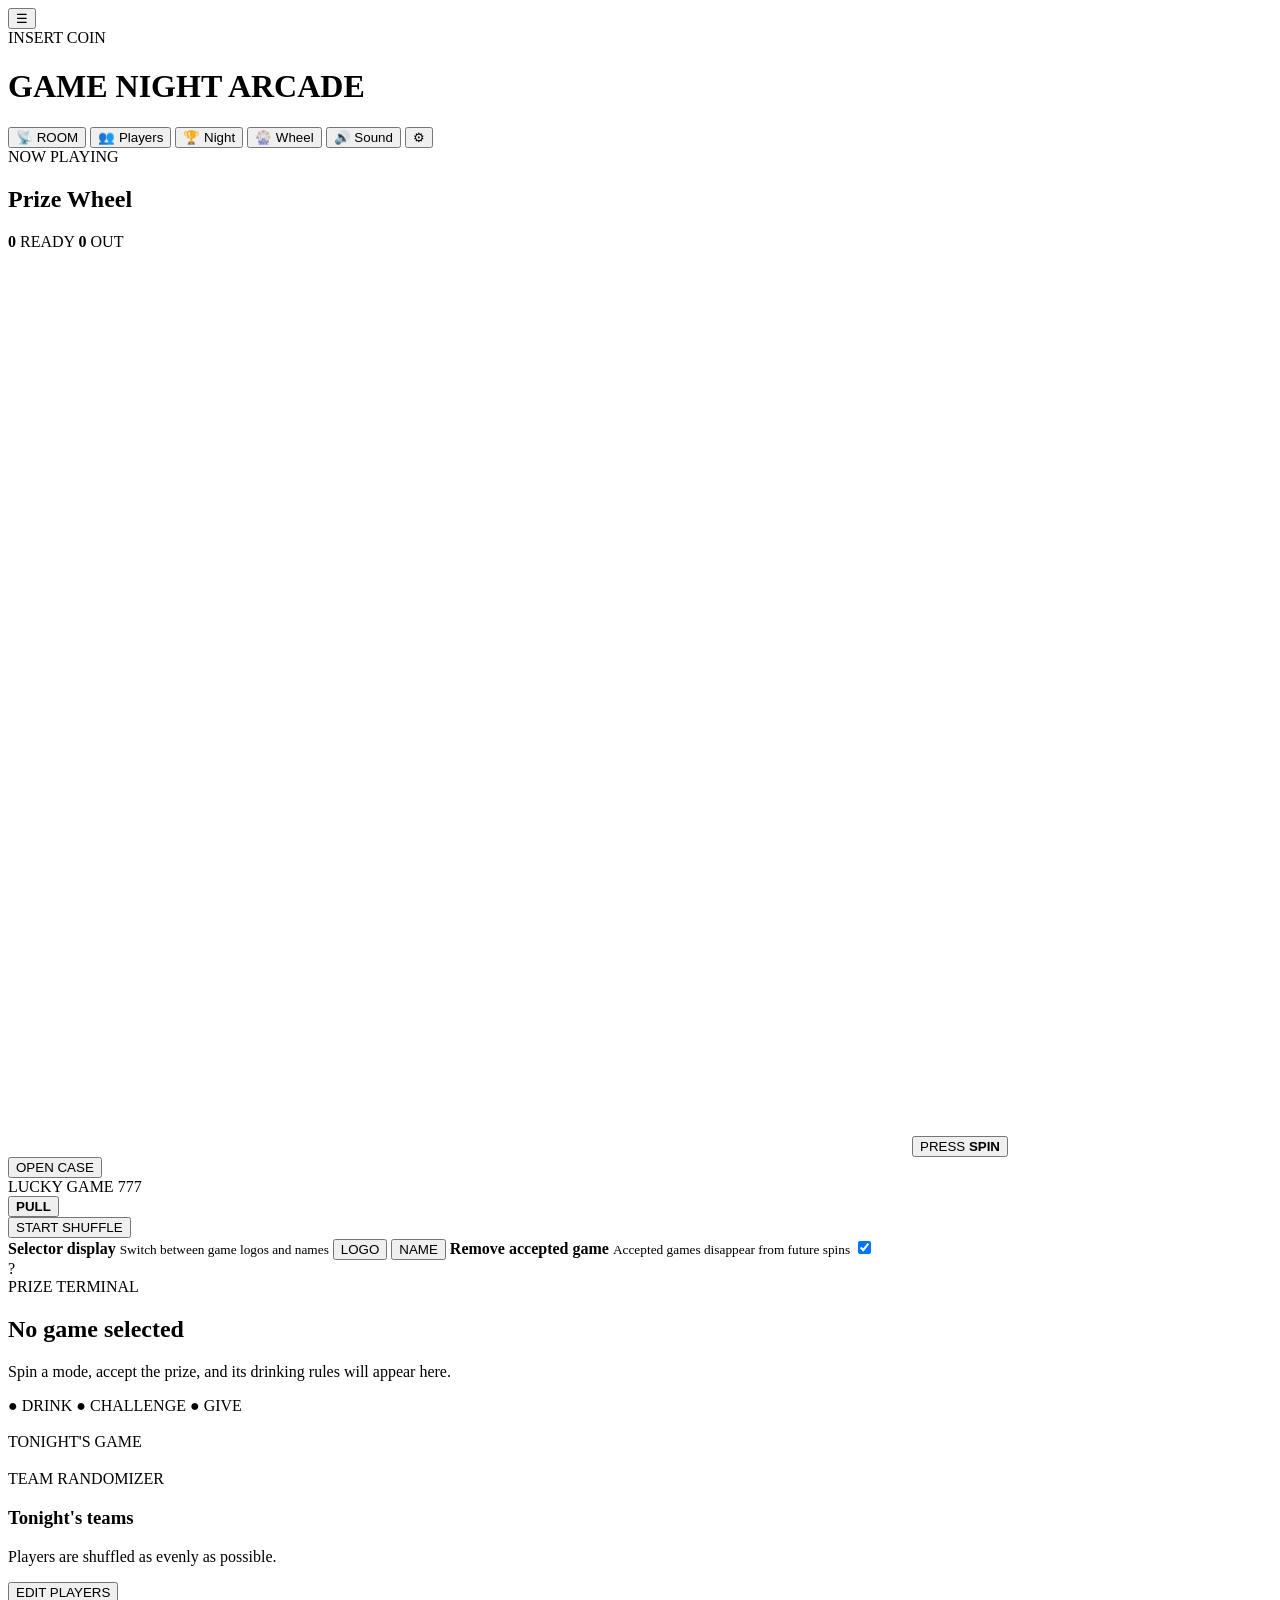
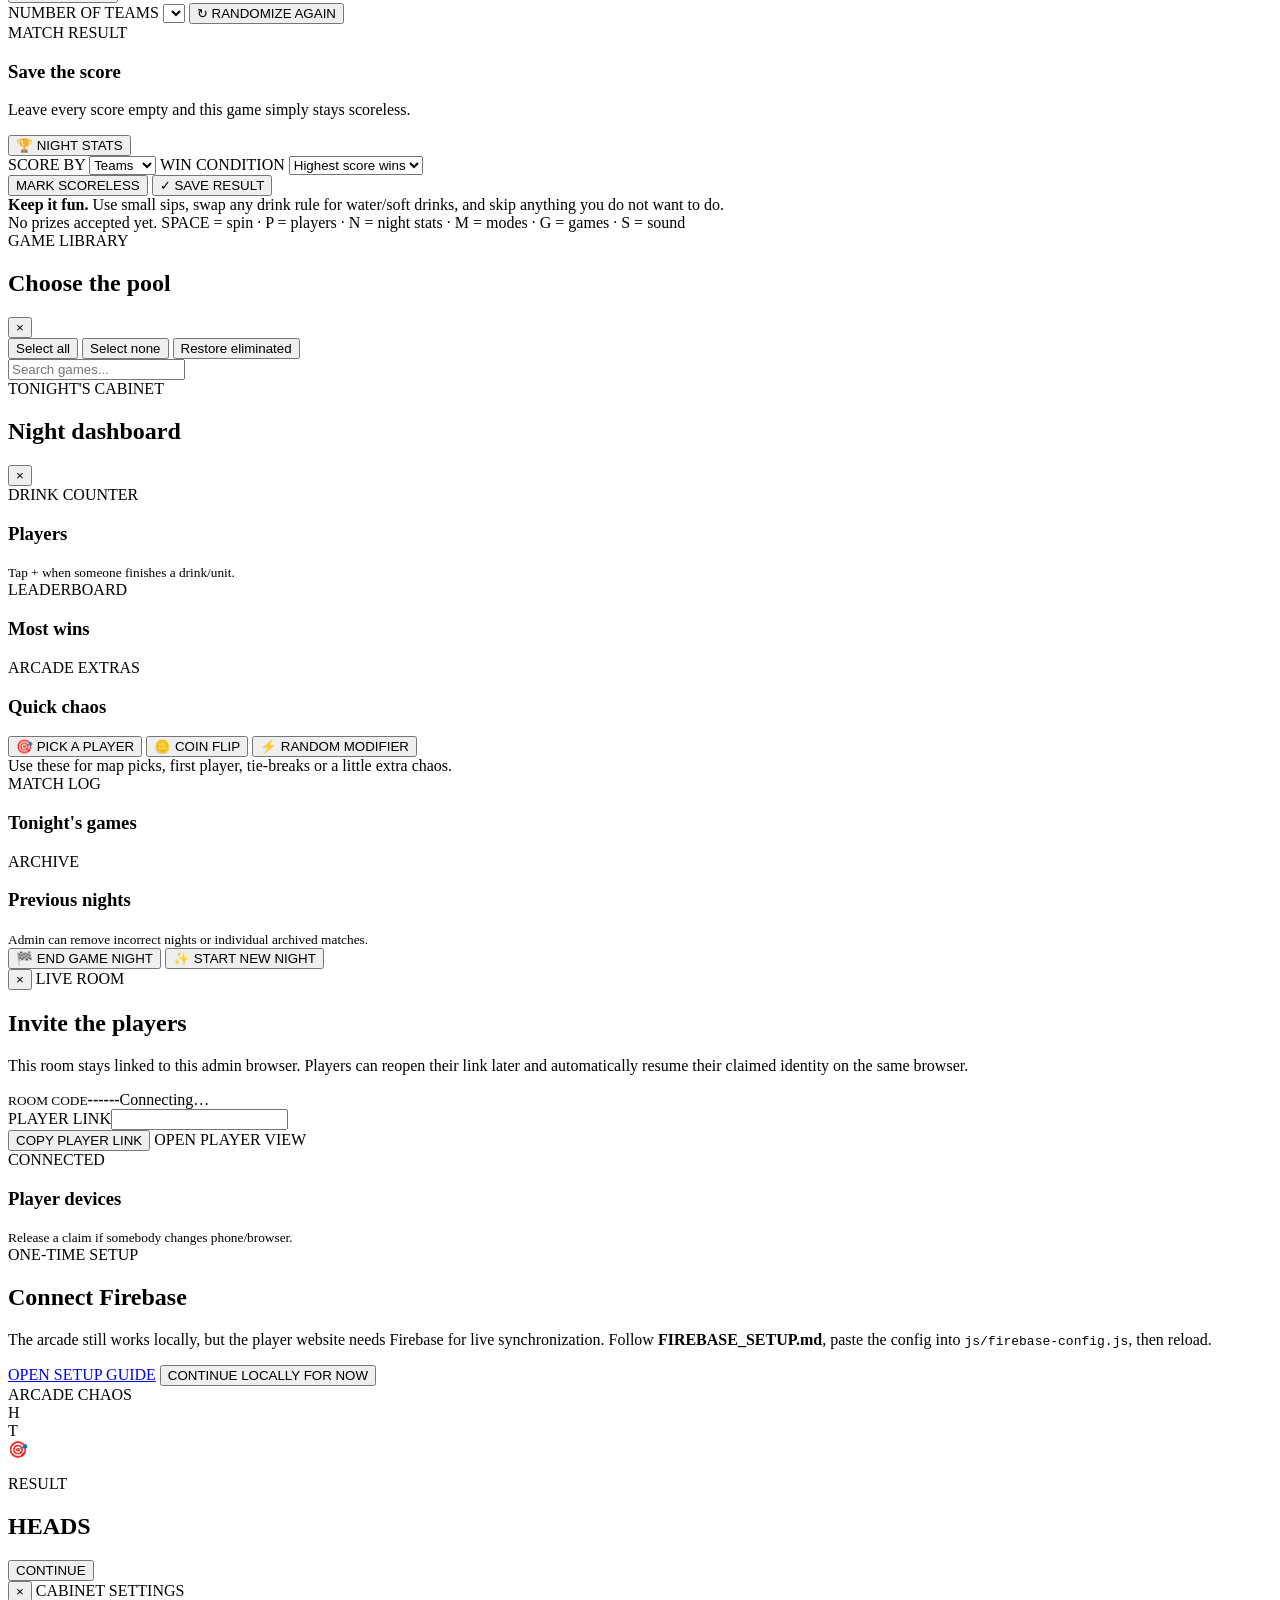
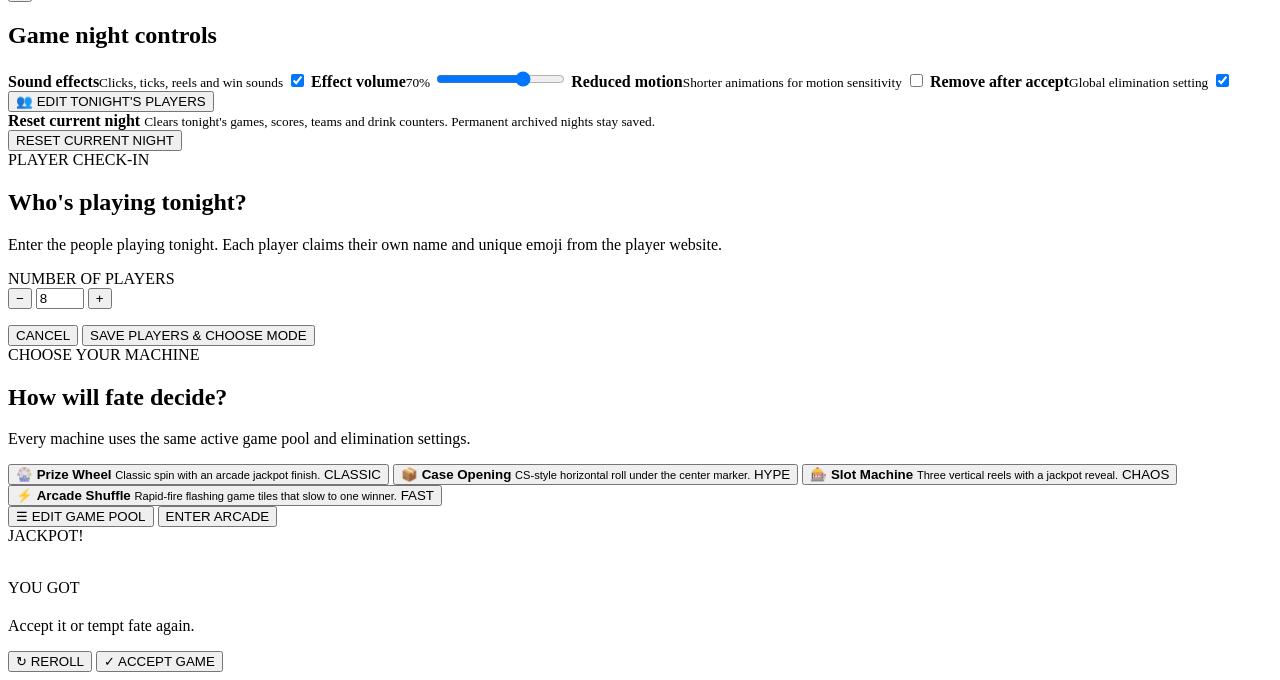
==== admin.html @ 5672f509 "Add files via upload" ====
<!DOCTYPE html>
<html lang="en">
<head>
  <meta charset="UTF-8" />
  <meta name="viewport" content="width=device-width, initial-scale=1.0" />
  <meta name="theme-color" content="#090b12" />
  <title>Game Night Arcade — Admin</title>
  <link rel="stylesheet" href="css/styles.css" />
</head>
<body>
  <div class="scanlines" aria-hidden="true"></div>
  <div class="ambient ambient-one" aria-hidden="true"></div>
  <div class="ambient ambient-two" aria-hidden="true"></div>

  <header class="topbar">
    <button id="openGameDrawerBtn" class="icon-btn" type="button" aria-label="Open game drawer">☰</button>

    <div class="brand">
      <span class="brand-kicker">INSERT COIN</span>
      <h1>GAME NIGHT ARCADE</h1>
    </div>

    <div class="topbar-actions">
      <button id="roomBtn" class="chip-btn room-chip" type="button">📡 <span id="roomCodeTop">ROOM</span></button>
      <button id="playerBtn" class="chip-btn" type="button">👥 <span>Players</span></button>
      <button id="nightBtn" class="chip-btn" type="button">🏆 <span>Night</span></button>
      <button id="modeBtn" class="chip-btn" type="button">🎡 <span>Wheel</span></button>
      <button id="soundBtn" class="chip-btn" type="button">🔊 <span>Sound</span></button>
      <button id="settingsBtn" class="icon-btn" type="button" aria-label="Open settings">⚙</button>
    </div>
  </header>

  <main class="app-shell">
    <section class="arcade-stage panel" aria-label="Game selector">
      <div class="marquee-row">
        <div>
          <span class="eyebrow">NOW PLAYING</span>
          <h2 id="modeTitle">Prize Wheel</h2>
        </div>
        <div class="status-cluster">
          <span class="status-pill"><strong id="remainingCount">0</strong> READY</span>
          <span class="status-pill dim"><strong id="removedCount">0</strong> OUT</span>
        </div>
      </div>

      <div id="selectorViewport" class="selector-viewport mode-wheel">
        <div id="wheelMode" class="mode-layer active" aria-label="Prize wheel">
          <div class="wheel-wrap">
            <div class="wheel-pointer" aria-hidden="true"></div>
            <canvas id="wheelCanvas" width="900" height="900"></canvas>
            <button id="wheelSpinButton" class="wheel-hub" type="button">
              <span class="wheel-hub-small">PRESS</span>
              <strong>SPIN</strong>
            </button>
          </div>
        </div>

        <div id="caseMode" class="mode-layer" aria-label="Case opening">
          <div class="case-machine">
            <div class="case-header-lights" aria-hidden="true">
              <span></span><span></span><span></span><span></span><span></span><span></span><span></span>
            </div>
            <div class="case-window">
              <div class="case-marker" aria-hidden="true"></div>
              <div id="caseTrack" class="case-track"></div>
            </div>
            <button id="caseSpinButton" class="primary-btn huge" type="button">OPEN CASE</button>
          </div>
        </div>

        <div id="slotMode" class="mode-layer" aria-label="Slot machine">
          <div class="slot-machine">
            <div class="slot-sign">LUCKY GAME 777</div>
            <div class="slot-reels" id="slotReels">
              <div class="slot-reel"><div class="slot-strip" data-reel="0"></div></div>
              <div class="slot-reel main"><div class="slot-strip" data-reel="1"></div></div>
              <div class="slot-reel"><div class="slot-strip" data-reel="2"></div></div>
            </div>
            <button id="slotSpinButton" class="slot-lever" type="button"><span></span><strong>PULL</strong></button>
          </div>
        </div>

        <div id="shuffleMode" class="mode-layer" aria-label="Arcade shuffle">
          <div class="shuffle-machine">
            <div id="shuffleGrid" class="shuffle-grid"></div>
            <button id="shuffleSpinButton" class="primary-btn huge" type="button">START SHUFFLE</button>
          </div>
        </div>
      </div>

      <div class="control-deck">
        <label class="toggle-row compact">
          <span>
            <strong>Selector display</strong>
            <small>Switch between game logos and names</small>
          </span>
          <span class="segmented" role="group" aria-label="Selector display type">
            <button id="displayLogoBtn" class="segment active" type="button">LOGO</button>
            <button id="displayNameBtn" class="segment" type="button">NAME</button>
          </span>
        </label>

        <label class="toggle-row compact">
          <span>
            <strong>Remove accepted game</strong>
            <small>Accepted games disappear from future spins</small>
          </span>
          <input id="removeAfterAcceptToggle" type="checkbox" checked />
        </label>
      </div>
    </section>

    <aside id="rulesPanel" class="rules-panel panel waiting" aria-live="polite">
      <div id="rulesWaiting" class="rules-waiting">
        <div class="waiting-icon">?</div>
        <span class="eyebrow">PRIZE TERMINAL</span>
        <h2>No game selected</h2>
        <p>Spin a mode, accept the prize, and its drinking rules will appear here.</p>
        <div class="rule-legend">
          <span class="legend red">● DRINK</span>
          <span class="legend yellow">● CHALLENGE</span>
          <span class="legend green">● GIVE</span>
        </div>
      </div>

      <div id="rulesContent" class="rules-content hidden">
        <div class="chosen-game-card">
          <div class="chosen-logo-frame">
            <img id="chosenGameLogo" src="" alt="" />
          </div>
          <div>
            <span class="eyebrow">TONIGHT'S GAME</span>
            <h2 id="chosenGameName"></h2>
            <p id="chosenGameMeta" class="game-meta"></p>
          </div>
        </div>

        <section id="teamRandomizer" class="team-randomizer hidden" aria-labelledby="teamRandomizerTitle">
          <div class="team-randomizer-header">
            <div>
              <span class="eyebrow">TEAM RANDOMIZER</span>
              <h3 id="teamRandomizerTitle">Tonight's teams</h3>
              <p id="teamSummary">Players are shuffled as evenly as possible.</p>
            </div>
            <button id="editPlayersInlineBtn" class="secondary-btn" type="button">EDIT PLAYERS</button>
          </div>

          <div class="team-controls">
            <label class="team-count-field">
              <span>NUMBER OF TEAMS</span>
              <select id="teamCountSelect" aria-label="Number of teams"></select>
            </label>
            <button id="randomizeTeamsBtn" class="primary-btn team-randomize-btn" type="button">↻ RANDOMIZE AGAIN</button>
          </div>

          <div id="teamGrid" class="team-grid"></div>
        </section>

        <section id="scorekeeper" class="scorekeeper hidden" aria-labelledby="scorekeeperTitle">
          <div class="scorekeeper-header">
            <div>
              <span class="eyebrow">MATCH RESULT</span>
              <h3 id="scorekeeperTitle">Save the score</h3>
              <p id="scoreStatus">Leave every score empty and this game simply stays scoreless.</p>
            </div>
            <button id="openNightInlineBtn" class="secondary-btn" type="button">🏆 NIGHT STATS</button>
          </div>

          <div class="score-options">
            <label>
              <span>SCORE BY</span>
              <select id="scoreModeSelect">
                <option value="teams">Teams</option>
                <option value="players">Players</option>
              </select>
            </label>
            <label>
              <span>WIN CONDITION</span>
              <select id="scoreDirectionSelect">
                <option value="high">Highest score wins</option>
                <option value="low">Lowest score wins</option>
              </select>
            </label>
          </div>

          <div id="scoreEntryList" class="score-entry-list"></div>
          <div class="score-actions">
            <button id="markScorelessBtn" class="secondary-btn" type="button">MARK SCORELESS</button>
            <button id="saveScoreBtn" class="primary-btn" type="button">✓ SAVE RESULT</button>
          </div>
        </section>

        <div id="ruleSections" class="rule-sections"></div>

        <div class="responsible-note">
          <strong>Keep it fun.</strong> Use small sips, swap any drink rule for water/soft drinks, and skip anything you do not want to do.
        </div>
      </div>
    </aside>
  </main>

  <footer class="footer-bar">
    <span id="historyText">No prizes accepted yet.</span>
    <span>SPACE = spin · P = players · N = night stats · M = modes · G = games · S = sound</span>
  </footer>

  <!-- Game selection drawer -->
  <div id="drawerBackdrop" class="backdrop hidden"></div>
  <aside id="gameDrawer" class="drawer" aria-label="Game selection drawer">
    <div class="drawer-header">
      <div>
        <span class="eyebrow">GAME LIBRARY</span>
        <h2>Choose the pool</h2>
      </div>
      <button id="closeGameDrawerBtn" class="icon-btn" type="button" aria-label="Close game drawer">×</button>
    </div>

    <div class="drawer-tools">
      <button id="selectAllBtn" class="secondary-btn" type="button">Select all</button>
      <button id="selectNoneBtn" class="secondary-btn" type="button">Select none</button>
      <button id="restoreRemovedBtn" class="secondary-btn" type="button">Restore eliminated</button>
    </div>

    <input id="gameSearchInput" class="search-input" type="search" placeholder="Search games..." autocomplete="off" />
    <div id="gameList" class="game-list"></div>
  </aside>

  <!-- Night dashboard drawer -->
  <div id="nightBackdrop" class="backdrop hidden"></div>
  <aside id="nightDrawer" class="drawer night-drawer" aria-label="Game night dashboard">
    <div class="drawer-header">
      <div>
        <span class="eyebrow">TONIGHT'S CABINET</span>
        <h2>Night dashboard</h2>
      </div>
      <button id="closeNightDrawerBtn" class="icon-btn" type="button" aria-label="Close night dashboard">×</button>
    </div>

    <div id="nightSummary" class="night-summary"></div>

    <section class="night-section">
      <div class="night-section-title">
        <div><span class="eyebrow">DRINK COUNTER</span><h3>Players</h3></div>
        <small>Tap + when someone finishes a drink/unit.</small>
      </div>
      <div id="drinkPlayerList" class="drink-player-list"></div>
    </section>

    <section class="night-section">
      <div class="night-section-title">
        <div><span class="eyebrow">LEADERBOARD</span><h3>Most wins</h3></div>
      </div>
      <div id="leaderboardList" class="leaderboard-list"></div>
    </section>

    <section class="night-section arcade-extras">
      <div class="night-section-title">
        <div><span class="eyebrow">ARCADE EXTRAS</span><h3>Quick chaos</h3></div>
      </div>
      <div class="extra-buttons">
        <button id="randomPlayerBtn" class="secondary-btn" type="button">🎯 PICK A PLAYER</button>
        <button id="coinFlipBtn" class="secondary-btn" type="button">🪙 COIN FLIP</button>
        <button id="modifierBtn" class="secondary-btn" type="button">⚡ RANDOM MODIFIER</button>
      </div>
      <div id="extraResult" class="extra-result">Use these for map picks, first player, tie-breaks or a little extra chaos.</div>
    </section>

    <section class="night-section night-history-section">
      <div class="night-section-title">
        <div><span class="eyebrow">MATCH LOG</span><h3>Tonight's games</h3></div>
      </div>
      <div id="matchHistoryList" class="match-history-list"></div>
    </section>

    <section class="night-section">
      <div class="night-section-title">
        <div><span class="eyebrow">ARCHIVE</span><h3>Previous nights</h3></div>
        <small>Admin can remove incorrect nights or individual archived matches.</small>
      </div>
      <div id="adminArchiveList" class="archive-list"></div>
    </section>

    <div class="night-admin-actions">
      <button id="endNightBtn" class="primary-btn large" type="button">🏁 END GAME NIGHT</button>
      <button id="startNewNightBtn" class="secondary-btn large hidden" type="button">✨ START NEW NIGHT</button>
    </div>
  </aside>

  <!-- Room sharing modal -->
  <div id="roomModal" class="modal-wrap hidden" role="dialog" aria-modal="true" aria-labelledby="roomModalTitle">
    <div class="modal room-modal">
      <button class="modal-close icon-btn" data-close-modal="roomModal" type="button">×</button>
      <span class="eyebrow">LIVE ROOM</span>
      <h2 id="roomModalTitle">Invite the players</h2>
      <p class="room-help">This room stays linked to this admin browser. Players can reopen their link later and automatically resume their claimed identity on the same browser.</p>
      <div class="room-share-grid">
        <div class="room-code-card"><small>ROOM CODE</small><strong id="roomCodeLarge">------</strong><span id="cloudStatusText">Connecting…</span></div>
        <div id="roomQr" class="room-qr" aria-label="Player join QR code"></div>
      </div>
      <label class="room-link-field"><span>PLAYER LINK</span><input id="playerJoinUrl" type="text" readonly /></label>
      <div class="room-buttons">
        <button id="copyPlayerLinkBtn" class="primary-btn large" type="button">COPY PLAYER LINK</button>
        <a id="openPlayerViewBtn" class="secondary-btn large button-link" target="_blank" rel="noopener">OPEN PLAYER VIEW</a>
      </div>
      <div class="room-roster-section">
        <div class="night-section-title"><div><span class="eyebrow">CONNECTED</span><h3>Player devices</h3></div><small>Release a claim if somebody changes phone/browser.</small></div>
        <div id="roomRosterList" class="room-roster-list"></div>
      </div>
    </div>
  </div>

  <!-- Firebase setup message -->
  <div id="cloudSetupModal" class="modal-wrap hidden" role="dialog" aria-modal="true" aria-labelledby="cloudSetupTitle">
    <div class="modal cloud-setup-modal">
      <span class="eyebrow">ONE-TIME SETUP</span>
      <h2 id="cloudSetupTitle">Connect Firebase</h2>
      <p>The arcade still works locally, but the player website needs Firebase for live synchronization. Follow <strong>FIREBASE_SETUP.md</strong>, paste the config into <code>js/firebase-config.js</code>, then reload.</p>
      <a class="secondary-btn large button-link" href="FIREBASE_SETUP.md" target="_blank">OPEN SETUP GUIDE</a>
      <button id="continueLocalBtn" class="primary-btn large" type="button">CONTINUE LOCALLY FOR NOW</button>
    </div>
  </div>

  <!-- Coin / chaos reveal -->
  <div id="chaosModal" class="winner-wrap hidden" role="dialog" aria-modal="true" aria-labelledby="chaosTitle">
    <div class="winner-lights" aria-hidden="true"><span></span><span></span><span></span><span></span><span></span><span></span><span></span><span></span></div>
    <div class="winner-card chaos-card">
      <span id="chaosKicker" class="winner-kicker">ARCADE CHAOS</span>
      <div id="coinStage" class="coin-stage hidden" aria-hidden="true"><div id="arcadeCoin" class="arcade-coin"><div class="coin-face coin-heads">H</div><div class="coin-face coin-tails">T</div></div></div>
      <div id="chaosEmoji" class="chaos-emoji hidden">🎯</div>
      <p id="chaosSmall" class="winner-small">RESULT</p>
      <h2 id="chaosTitle">HEADS</h2>
      <p id="chaosSubtitle" class="winner-subtitle"></p>
      <button id="closeChaosBtn" class="primary-btn large" type="button">CONTINUE</button>
    </div>
  </div>

  <!-- Settings modal -->
  <div id="settingsModal" class="modal-wrap hidden" role="dialog" aria-modal="true" aria-labelledby="settingsTitle">
    <div class="modal settings-modal">
      <button class="modal-close icon-btn" data-close-modal="settingsModal" type="button">×</button>
      <span class="eyebrow">CABINET SETTINGS</span>
      <h2 id="settingsTitle">Game night controls</h2>

      <div class="settings-grid">
        <label class="toggle-row">
          <span><strong>Sound effects</strong><small>Clicks, ticks, reels and win sounds</small></span>
          <input id="soundToggle" type="checkbox" checked />
        </label>

        <label class="range-row">
          <span><strong>Effect volume</strong><small id="volumeValue">70%</small></span>
          <input id="volumeRange" type="range" min="0" max="1" step="0.05" value="0.7" />
        </label>

        <label class="toggle-row">
          <span><strong>Reduced motion</strong><small>Shorter animations for motion sensitivity</small></span>
          <input id="reducedMotionToggle" type="checkbox" />
        </label>

        <label class="toggle-row">
          <span><strong>Remove after accept</strong><small>Global elimination setting</small></span>
          <input id="settingsRemoveToggle" type="checkbox" checked />
        </label>

        <button id="editPlayersSettingsBtn" class="secondary-btn settings-action-btn" type="button">👥 EDIT TONIGHT'S PLAYERS</button>
      </div>

      <div class="danger-zone">
        <div>
          <strong>Reset current night</strong>
          <small>Clears tonight's games, scores, teams and drink counters. Permanent archived nights stay saved.</small>
        </div>
        <button id="resetEverythingBtn" class="danger-btn" type="button">RESET CURRENT NIGHT</button>
      </div>
    </div>
  </div>


  <!-- Player setup -->
  <div id="playerSetupModal" class="modal-wrap player-setup-wrap" role="dialog" aria-modal="true" aria-labelledby="playerSetupTitle">
    <div class="modal player-setup-modal">
      <div class="player-setup-heading">
        <span class="eyebrow">PLAYER CHECK-IN</span>
        <h2 id="playerSetupTitle">Who's playing tonight?</h2>
        <p>Enter the people playing tonight. Each player claims their own name and unique emoji from the player website.</p>
      </div>

      <div class="player-count-card">
        <label for="playerCountInput">NUMBER OF PLAYERS</label>
        <div class="number-stepper">
          <button id="decreasePlayerCountBtn" class="icon-btn" type="button" aria-label="Remove one player">−</button>
          <input id="playerCountInput" type="number" min="2" max="16" value="8" inputmode="numeric" />
          <button id="increasePlayerCountBtn" class="icon-btn" type="button" aria-label="Add one player">+</button>
        </div>
      </div>

      <div id="playerNameList" class="player-name-list"></div>
      <p id="playerSetupError" class="form-error hidden" role="alert"></p>

      <div class="player-setup-actions">
        <button id="cancelPlayerSetupBtn" class="secondary-btn large hidden" type="button">CANCEL</button>
        <button id="savePlayersBtn" class="primary-btn huge" type="button">SAVE PLAYERS & CHOOSE MODE</button>
      </div>
    </div>
  </div>

  <!-- Mode chooser -->
  <div id="modeModal" class="modal-wrap intro hidden" role="dialog" aria-modal="true" aria-labelledby="modeMenuTitle">
    <div class="modal mode-modal">
      <div class="mode-intro-copy">
        <span class="eyebrow">CHOOSE YOUR MACHINE</span>
        <h2 id="modeMenuTitle">How will fate decide?</h2>
        <p>Every machine uses the same active game pool and elimination settings.</p>
      </div>

      <div class="mode-card-grid">
        <button class="mode-card selected" data-mode="wheel" type="button">
          <span class="mode-icon">🎡</span>
          <strong>Prize Wheel</strong>
          <small>Classic spin with an arcade jackpot finish.</small>
          <span class="mode-tag">CLASSIC</span>
        </button>

        <button class="mode-card" data-mode="case" type="button">
          <span class="mode-icon">📦</span>
          <strong>Case Opening</strong>
          <small>CS-style horizontal roll under the center marker.</small>
          <span class="mode-tag">HYPE</span>
        </button>

        <button class="mode-card" data-mode="slot" type="button">
          <span class="mode-icon">🎰</span>
          <strong>Slot Machine</strong>
          <small>Three vertical reels with a jackpot reveal.</small>
          <span class="mode-tag">CHAOS</span>
        </button>

        <button class="mode-card" data-mode="shuffle" type="button">
          <span class="mode-icon">⚡</span>
          <strong>Arcade Shuffle</strong>
          <small>Rapid-fire flashing game tiles that slow to one winner.</small>
          <span class="mode-tag">FAST</span>
        </button>
      </div>

      <div class="mode-entry-actions">
        <button id="editPoolBtn" class="secondary-btn large" type="button">☰ EDIT GAME POOL</button>
        <button id="enterArcadeBtn" class="primary-btn huge" type="button">ENTER ARCADE</button>
      </div>
    </div>
  </div>

  <!-- Winner reveal -->
  <div id="winnerModal" class="winner-wrap hidden" role="dialog" aria-modal="true" aria-labelledby="winnerTitle">
    <div class="winner-lights" aria-hidden="true">
      <span></span><span></span><span></span><span></span><span></span><span></span><span></span><span></span>
    </div>
    <div class="winner-card">
      <span id="winnerKicker" class="winner-kicker">JACKPOT!</span>
      <div class="winner-logo-shell">
        <img id="winnerLogo" src="" alt="" />
      </div>
      <p class="winner-small">YOU GOT</p>
      <h2 id="winnerTitle"></h2>
      <p id="winnerSubtitle" class="winner-subtitle">Accept it or tempt fate again.</p>
      <div class="winner-actions">
        <button id="rerollBtn" class="secondary-btn large" type="button">↻ REROLL</button>
        <button id="acceptBtn" class="primary-btn large" type="button">✓ ACCEPT GAME</button>
      </div>
    </div>
  </div>

  <div id="toast" class="toast" role="status" aria-live="polite"></div>

  <script src="js/config.js"></script>
  <script src="js/games.js"></script>
  <script src="js/storage.js"></script>
  <script src="js/audio.js"></script>
  <script src="js/soundboard.js"></script>
  <script src="js/firebase-config.js"></script>
  <script src="js/firebase-service.js"></script>
  <script src="js/modes.js"></script>
  <script src="js/teams.js"></script>
  <script src="js/session.js"></script>
  <script async src="https://cdnjs.cloudflare.com/ajax/libs/qrcodejs/1.0.0/qrcode.min.js" onload="window.dispatchEvent(new Event('qrcode-ready'))"></script>
  <script src="js/app.js"></script>
</body>
</html>
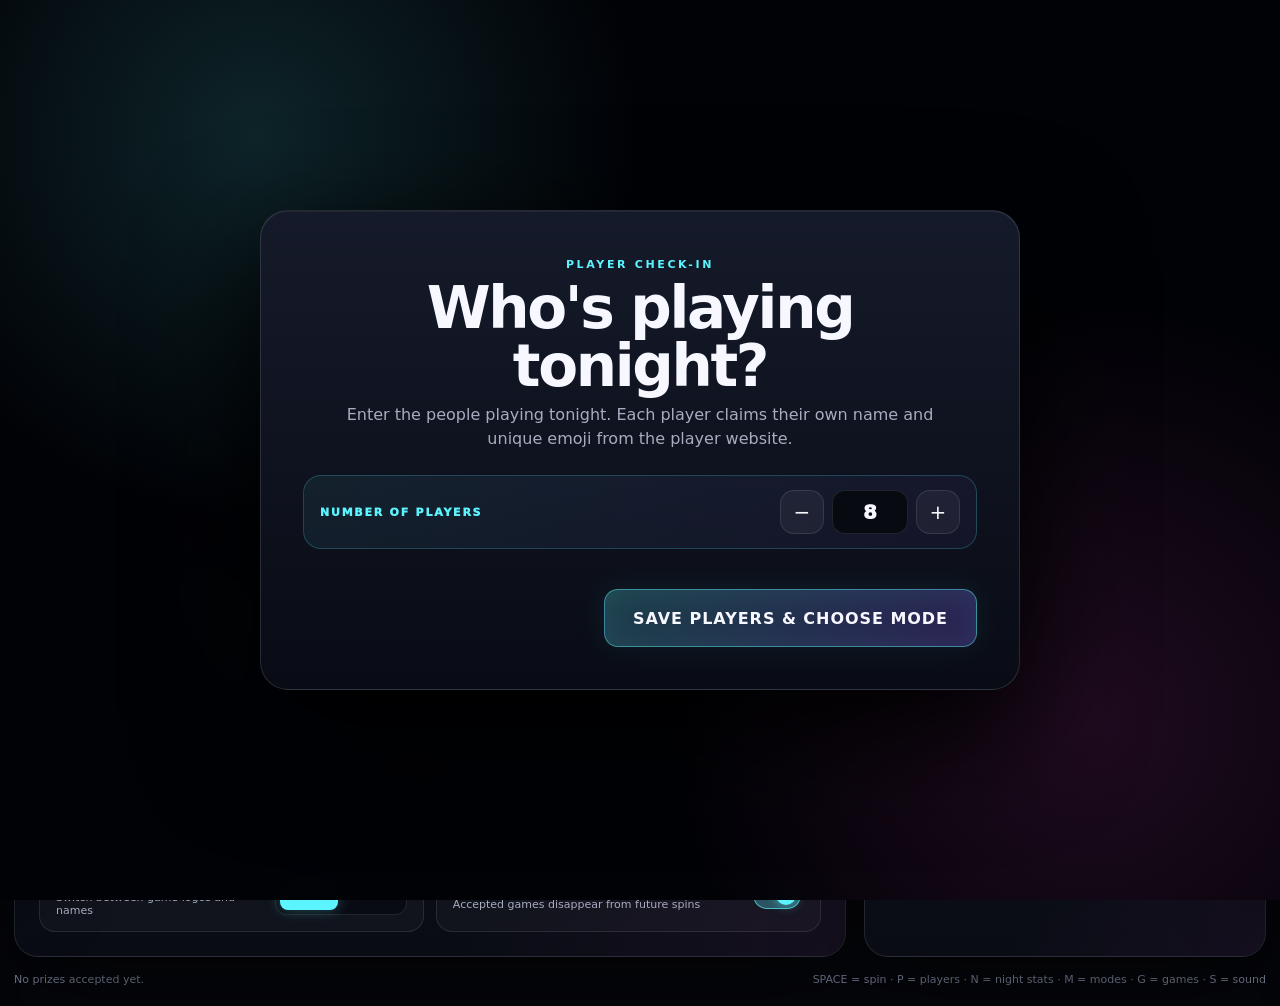
==== commit 663b5689: "Update admin.html" ====
--- a/admin.html
+++ b/admin.html
@@ -117,8 +117,8 @@
         <h2>No game selected</h2>
         <p>Spin a mode, accept the prize, and its drinking rules will appear here.</p>
         <div class="rule-legend">
-          <span class="legend red">● DRINK</span>
-          <span class="legend yellow">● CHALLENGE</span>
+          <span class="legend red">● SHOT</span>
+          <span class="legend yellow">● DRINK</span>
           <span class="legend green">● GIVE</span>
         </div>
       </div>
--- a/css/styles.css
+++ b/css/styles.css
@@ -0,0 +1,945 @@
+:root {
+  --bg: #070911;
+  --panel: rgba(14, 18, 30, 0.92);
+  --panel-2: rgba(20, 24, 39, 0.88);
+  --line: rgba(255,255,255,.1);
+  --text: #f7f8ff;
+  --muted: #a7adbf;
+  --cyan: #5cf5ff;
+  --pink: #ff4ed8;
+  --purple: #8b5cff;
+  --yellow: #ffd84c;
+  --red: #ff4f64;
+  --green: #53f58c;
+  --orange: #ff8b3d;
+  --shadow: 0 24px 80px rgba(0,0,0,.5);
+  --radius: 24px;
+  --fast: 180ms ease;
+}
+
+* { box-sizing: border-box; }
+html { color-scheme: dark; }
+body {
+  margin: 0;
+  min-height: 100vh;
+  overflow-x: hidden;
+  background:
+    radial-gradient(circle at 12% 18%, rgba(92,245,255,.09), transparent 25%),
+    radial-gradient(circle at 90% 10%, rgba(255,78,216,.10), transparent 25%),
+    linear-gradient(180deg, #080b14, #06070c 68%, #05060a);
+  color: var(--text);
+  font-family: Inter, ui-sans-serif, system-ui, -apple-system, BlinkMacSystemFont, "Segoe UI", sans-serif;
+}
+
+button, input { font: inherit; }
+button { color: inherit; }
+button:focus-visible, input:focus-visible { outline: 2px solid var(--cyan); outline-offset: 3px; }
+.hidden { display: none !important; }
+
+.scanlines {
+  pointer-events: none;
+  position: fixed;
+  inset: 0;
+  z-index: 100;
+  opacity: .12;
+  background: repeating-linear-gradient(180deg, transparent 0 4px, rgba(255,255,255,.08) 5px);
+  mix-blend-mode: soft-light;
+}
+.ambient { position: fixed; width: 520px; height: 520px; filter: blur(100px); opacity: .08; pointer-events:none; }
+.ambient-one { left: -180px; top: 20%; background: var(--cyan); }
+.ambient-two { right: -180px; top: 15%; background: var(--pink); }
+
+.topbar {
+  position: sticky;
+  top: 0;
+  z-index: 50;
+  display: grid;
+  grid-template-columns: auto 1fr auto;
+  align-items: center;
+  gap: 18px;
+  min-height: 82px;
+  padding: 12px clamp(16px, 3vw, 42px);
+  border-bottom: 1px solid var(--line);
+  background: rgba(7,9,17,.78);
+  backdrop-filter: blur(20px);
+}
+.brand { text-align: center; line-height: 1; }
+.brand-kicker, .eyebrow { color: var(--cyan); font-size: 11px; letter-spacing: .24em; font-weight: 900; }
+.brand h1 { margin: 5px 0 0; font-size: clamp(18px, 2vw, 28px); letter-spacing: .08em; text-shadow: 0 0 18px rgba(92,245,255,.2); }
+.topbar-actions { display: flex; justify-content: flex-end; gap: 8px; }
+
+.icon-btn, .chip-btn, .secondary-btn, .primary-btn, .danger-btn {
+  border: 1px solid var(--line);
+  background: rgba(255,255,255,.05);
+  border-radius: 14px;
+  cursor: pointer;
+  transition: transform var(--fast), background var(--fast), border-color var(--fast), box-shadow var(--fast);
+}
+.icon-btn:hover, .chip-btn:hover, .secondary-btn:hover { transform: translateY(-1px); background: rgba(255,255,255,.09); border-color: rgba(255,255,255,.2); }
+.icon-btn { width: 44px; height: 44px; font-size: 20px; }
+.chip-btn { min-height: 44px; padding: 0 14px; }
+.primary-btn {
+  border-color: rgba(92,245,255,.45);
+  background: linear-gradient(135deg, rgba(92,245,255,.22), rgba(139,92,255,.26));
+  box-shadow: inset 0 0 30px rgba(92,245,255,.08), 0 0 30px rgba(92,245,255,.08);
+  font-weight: 900;
+  letter-spacing: .06em;
+}
+.primary-btn:hover { transform: translateY(-2px) scale(1.01); box-shadow: inset 0 0 34px rgba(92,245,255,.15), 0 0 34px rgba(92,245,255,.15); }
+.secondary-btn { padding: 11px 14px; font-weight: 800; }
+.danger-btn { padding: 11px 14px; border-color: rgba(255,79,100,.4); color: #ff9aa6; }
+.large { min-height: 52px; padding: 0 22px; }
+.huge { min-height: 58px; padding: 0 28px; font-size: 16px; }
+
+.app-shell {
+  width: min(1500px, calc(100% - 28px));
+  margin: 20px auto 16px;
+  display: grid;
+  grid-template-columns: minmax(0, 1.55fr) minmax(340px, .75fr);
+  gap: 18px;
+}
+.panel {
+  border: 1px solid var(--line);
+  border-radius: var(--radius);
+  background: linear-gradient(180deg, rgba(20,24,39,.90), rgba(10,13,22,.94));
+  box-shadow: var(--shadow), inset 0 1px rgba(255,255,255,.04);
+}
+.arcade-stage { min-width: 0; padding: clamp(16px,2vw,24px); overflow: hidden; position: relative; }
+.arcade-stage::before, .rules-panel::before {
+  content: "";
+  position: absolute;
+  inset: 0;
+  border-radius: inherit;
+  pointer-events: none;
+  background: linear-gradient(120deg, rgba(92,245,255,.06), transparent 25%, transparent 70%, rgba(255,78,216,.05));
+}
+.marquee-row { display:flex; align-items:flex-end; justify-content:space-between; gap:20px; margin-bottom:16px; position: relative; z-index: 2; }
+.marquee-row h2 { margin:5px 0 0; font-size:clamp(24px,3vw,40px); }
+.status-cluster { display:flex; gap:8px; }
+.status-pill { padding:8px 11px; border:1px solid rgba(83,245,140,.25); border-radius:999px; color:#baffca; background:rgba(83,245,140,.08); font-size:12px; letter-spacing:.08em; }
+.status-pill.dim { border-color:var(--line); color:var(--muted); background:rgba(255,255,255,.04); }
+
+.selector-viewport {
+  position: relative;
+  min-height: 600px;
+  overflow: hidden;
+  border: 1px solid rgba(255,255,255,.08);
+  border-radius: 22px;
+  background:
+    linear-gradient(180deg, rgba(255,255,255,.025), transparent 22%),
+    radial-gradient(circle at 50% 48%, rgba(92,245,255,.08), transparent 35%),
+    #090c15;
+}
+.selector-viewport::after {
+  content:""; position:absolute; inset:12px; border:1px solid rgba(255,255,255,.035); border-radius:16px; pointer-events:none;
+}
+.mode-layer { display:none; width:100%; height:100%; min-height:600px; align-items:center; justify-content:center; padding:30px; }
+.mode-layer.active { display:flex; }
+
+/* Wheel */
+.wheel-wrap { position:relative; width:min(76vw, 570px); aspect-ratio:1; display:grid; place-items:center; }
+#wheelCanvas { width:100%; height:100%; filter: drop-shadow(0 24px 32px rgba(0,0,0,.48)); }
+.wheel-pointer {
+  position:absolute; z-index:4; top:-4px; left:50%; transform:translateX(-50%);
+  width:0; height:0; border-left:22px solid transparent; border-right:22px solid transparent; border-top:48px solid var(--yellow);
+  filter: drop-shadow(0 0 12px rgba(255,216,76,.7));
+}
+.wheel-hub {
+  position:absolute; z-index:5; width:126px; height:126px; border-radius:50%; cursor:pointer;
+  border:7px solid #161a28; background: radial-gradient(circle at 35% 30%, #ffffff, #d7dcf4 12%, #343d66 13%, #151a31 50%, #090b13 72%);
+  box-shadow:0 0 0 4px rgba(92,245,255,.8), 0 0 34px rgba(92,245,255,.42), inset 0 0 28px rgba(255,255,255,.12);
+  text-shadow:0 2px 8px #000; transition: transform var(--fast);
+}
+.wheel-hub:hover { transform:scale(1.04); }
+.wheel-hub strong { display:block; font-size:22px; letter-spacing:.08em; }
+.wheel-hub-small { display:block; color:var(--cyan); font-size:10px; letter-spacing:.18em; }
+
+/* Case opening */
+.case-machine { width:min(100%, 1000px); text-align:center; }
+.case-header-lights { display:flex; justify-content:center; gap:15px; margin-bottom:20px; }
+.case-header-lights span { width:12px; height:12px; border-radius:50%; background:var(--cyan); box-shadow:0 0 15px var(--cyan); animation: chase 1s infinite alternate; }
+.case-header-lights span:nth-child(even){ background:var(--pink); box-shadow:0 0 15px var(--pink); animation-delay:.12s; }
+.case-window { height:240px; overflow:hidden; position:relative; border:3px solid #232a3f; border-radius:22px; background:linear-gradient(#070a11,#101522,#070a11); box-shadow:inset 0 0 50px #000, 0 0 0 1px rgba(92,245,255,.25); margin-bottom:26px; }
+.case-track { height:100%; display:flex; align-items:center; gap:12px; padding:20px; transform:translate3d(0,0,0); will-change:transform; }
+.case-marker { position:absolute; z-index:4; top:0; bottom:0; left:50%; width:4px; transform:translateX(-50%); background:linear-gradient(transparent, var(--yellow) 18%, var(--yellow) 82%, transparent); box-shadow:0 0 18px var(--yellow); }
+.case-marker::before,.case-marker::after { content:""; position:absolute; left:50%; transform:translateX(-50%); border-left:13px solid transparent; border-right:13px solid transparent; }
+.case-marker::before { top:0; border-top:20px solid var(--yellow); }
+.case-marker::after { bottom:0; border-bottom:20px solid var(--yellow); }
+.case-item { flex:0 0 170px; height:180px; display:flex; align-items:center; justify-content:center; flex-direction:column; gap:11px; padding:14px; border:1px solid var(--line); border-radius:16px; background:linear-gradient(180deg, rgba(255,255,255,.07), rgba(255,255,255,.025)); box-shadow:inset 0 -5px 0 var(--item-accent, var(--purple)); }
+.case-item img { max-width:95px; max-height:95px; object-fit:contain; filter:drop-shadow(0 8px 12px rgba(0,0,0,.4)); }
+.case-item strong { font-size:14px; line-height:1.15; text-align:center; }
+
+/* Slots */
+.slot-machine { width:min(100%, 860px); display:grid; grid-template-columns:1fr auto; gap:22px; align-items:center; }
+.slot-sign { grid-column:1 / -1; text-align:center; padding:12px; border:1px solid rgba(255,216,76,.35); border-radius:15px; color:var(--yellow); letter-spacing:.25em; font-weight:950; background:rgba(255,216,76,.06); text-shadow:0 0 16px rgba(255,216,76,.5); }
+.slot-reels { display:grid; grid-template-columns:repeat(3,1fr); gap:10px; padding:14px; border:4px solid #23283a; border-radius:24px; background:#06080d; box-shadow:inset 0 0 44px #000, 0 0 34px rgba(255,78,216,.08); }
+.slot-reel { height:300px; overflow:hidden; position:relative; border-radius:14px; border:1px solid var(--line); background:linear-gradient(180deg,#0a0d16,#14192a,#0a0d16); }
+.slot-reel::before,.slot-reel::after{content:"";position:absolute;left:0;right:0;height:90px;z-index:2;pointer-events:none;}
+.slot-reel::before{top:0;background:linear-gradient(#05070c, transparent);} .slot-reel::after{bottom:0;background:linear-gradient(transparent,#05070c);}
+.slot-reel.main { box-shadow:0 0 0 2px rgba(255,216,76,.4), 0 0 24px rgba(255,216,76,.1); }
+.slot-strip { position:absolute; top:0; left:0; right:0; transform:translateY(-60px); will-change:transform; }
+.slot-item { height:120px; display:flex; flex-direction:column; align-items:center; justify-content:center; gap:8px; border-bottom:1px solid rgba(255,255,255,.07); text-align:center; padding:10px; }
+.slot-item img { max-width:72px; max-height:62px; object-fit:contain; }
+.slot-item strong { font-size:12px; }
+.slot-lever { width:82px; height:250px; position:relative; border:0; background:transparent; cursor:pointer; }
+.slot-lever span { position:absolute; width:18px; height:150px; left:50%; top:20px; transform:translateX(-50%); border-radius:20px; background:linear-gradient(90deg,#30384f,#d9def0,#30384f); transform-origin:bottom center; transition:transform .35s ease; }
+.slot-lever span::before { content:""; position:absolute; width:54px; height:54px; border-radius:50%; left:50%; top:-20px; transform:translateX(-50%); background:radial-gradient(circle at 35% 30%,#ff8ba0,#e90032 45%,#720018); box-shadow:0 0 24px rgba(255,79,100,.38); }
+.slot-lever strong { position:absolute; left:0; right:0; bottom:0; font-size:12px; letter-spacing:.14em; }
+.slot-lever.pulled span { transform:translateX(-50%) rotateX(52deg) translateY(28px); }
+
+/* Shuffle */
+.shuffle-machine { width:min(100%,960px); text-align:center; }
+.shuffle-grid { display:grid; grid-template-columns:repeat(4,1fr); gap:12px; margin-bottom:26px; }
+.shuffle-tile { min-height:145px; border:1px solid var(--line); border-radius:17px; padding:14px; display:flex; flex-direction:column; align-items:center; justify-content:center; gap:9px; background:rgba(255,255,255,.035); transition:transform .1s linear, background .1s linear, box-shadow .1s linear; }
+.shuffle-tile img { max-width:72px; max-height:64px; object-fit:contain; }
+.shuffle-tile strong { font-size:12px; text-align:center; }
+.shuffle-tile.hot { transform:scale(1.07); background:rgba(92,245,255,.15); box-shadow:0 0 26px rgba(92,245,255,.2), inset 0 0 0 1px rgba(92,245,255,.4); }
+
+.control-deck { display:grid; grid-template-columns:1fr 1fr; gap:12px; margin-top:14px; }
+.toggle-row, .range-row { display:flex; align-items:center; justify-content:space-between; gap:20px; padding:14px 16px; border:1px solid var(--line); border-radius:16px; background:rgba(255,255,255,.03); }
+.toggle-row strong, .range-row strong { display:block; font-size:13px; }
+.toggle-row small, .range-row small { display:block; color:var(--muted); font-size:11px; margin-top:3px; }
+.toggle-row input[type="checkbox"] { appearance:none; width:48px; height:28px; border-radius:999px; background:#2a3040; border:1px solid #3d465c; position:relative; cursor:pointer; transition:.2s ease; flex:none; }
+.toggle-row input[type="checkbox"]::after { content:""; width:20px; height:20px; border-radius:50%; background:#fff; position:absolute; top:3px; left:4px; transition:.2s ease; box-shadow:0 2px 8px #0006; }
+.toggle-row input[type="checkbox"]:checked { background:rgba(92,245,255,.28); border-color:rgba(92,245,255,.65); }
+.toggle-row input[type="checkbox"]:checked::after { left:22px; background:var(--cyan); box-shadow:0 0 12px rgba(92,245,255,.6); }
+.segmented { display:flex; gap:4px; padding:4px; background:#090b13; border-radius:12px; border:1px solid var(--line); }
+.segment { border:0; background:transparent; color:var(--muted); border-radius:8px; padding:8px 10px; cursor:pointer; font-size:11px; font-weight:900; letter-spacing:.08em; }
+.segment.active { color:#061014; background:var(--cyan); box-shadow:0 0 14px rgba(92,245,255,.3); }
+
+/* Rules */
+.rules-panel { min-height:720px; position:relative; padding:22px; overflow:hidden; }
+.rules-panel.waiting { display:grid; place-items:center; }
+.rules-waiting { max-width:360px; text-align:center; position:relative; z-index:1; }
+.waiting-icon { width:86px; height:86px; border-radius:24px; display:grid; place-items:center; margin:0 auto 20px; font-size:40px; font-weight:900; color:var(--cyan); border:1px solid rgba(92,245,255,.3); background:rgba(92,245,255,.06); box-shadow:0 0 38px rgba(92,245,255,.09); }
+.rules-waiting h2 { margin:8px 0; }
+.rules-waiting p { color:var(--muted); line-height:1.55; }
+.rule-legend { display:flex; flex-wrap:wrap; justify-content:center; gap:8px; margin-top:20px; }
+.legend { font-size:10px; font-weight:900; letter-spacing:.08em; padding:7px 9px; border-radius:999px; border:1px solid; }
+.legend.red { color:#ff9aa6; border-color:rgba(255,79,100,.3); background:rgba(255,79,100,.07); }
+.legend.yellow { color:#ffe88a; border-color:rgba(255,216,76,.3); background:rgba(255,216,76,.07); }
+.legend.green { color:#9dffbd; border-color:rgba(83,245,140,.3); background:rgba(83,245,140,.07); }
+.rules-content { position:relative; z-index:1; }
+.chosen-game-card { display:grid; grid-template-columns:96px 1fr; gap:16px; align-items:center; padding-bottom:18px; border-bottom:1px solid var(--line); }
+.chosen-logo-frame { width:96px; height:96px; display:grid; place-items:center; border-radius:20px; background:#090c14; border:1px solid var(--line); }
+.chosen-logo-frame img { max-width:78px; max-height:78px; object-fit:contain; }
+.chosen-game-card h2 { margin:5px 0; font-size:clamp(22px,2.5vw,34px); }
+.game-meta { margin:0; color:var(--muted); font-size:12px; }
+.rule-sections { display:grid; gap:12px; margin-top:16px; }
+.rule-group { border:1px solid; border-radius:17px; overflow:hidden; background:rgba(255,255,255,.025); }
+.rule-group.red { border-color:rgba(255,79,100,.25); }.rule-group.yellow{border-color:rgba(255,216,76,.25)}.rule-group.green{border-color:rgba(83,245,140,.25)}
+.rule-group-title { display:flex; align-items:center; justify-content:space-between; gap:10px; padding:11px 13px; font-size:11px; font-weight:950; letter-spacing:.12em; }
+.rule-group.red .rule-group-title{color:#ff9aa6;background:rgba(255,79,100,.08)}.rule-group.yellow .rule-group-title{color:#ffe88a;background:rgba(255,216,76,.08)}.rule-group.green .rule-group-title{color:#9dffbd;background:rgba(83,245,140,.08)}
+.rule-list { list-style:none; padding:10px 13px 12px; margin:0; display:grid; gap:9px; }
+.rule-list li { color:#e8ebf6; line-height:1.38; font-size:13px; padding-left:17px; position:relative; }
+.rule-list li::before { content:"◆"; position:absolute; left:0; top:.1em; font-size:8px; color:currentColor; opacity:.6; }
+.responsible-note { margin-top:16px; padding:12px 13px; border-radius:14px; border:1px solid var(--line); color:var(--muted); font-size:11px; line-height:1.45; background:rgba(255,255,255,.025); }
+.responsible-note strong { color:var(--text); }
+
+.footer-bar { width:min(1500px, calc(100% - 28px)); margin:0 auto 20px; display:flex; justify-content:space-between; gap:16px; color:#777f95; font-size:11px; }
+
+/* Drawer */
+.backdrop { position:fixed; inset:0; z-index:100; background:rgba(0,0,0,.6); backdrop-filter:blur(4px); }
+.drawer { position:fixed; z-index:101; top:0; left:0; bottom:0; width:min(440px, 92vw); transform:translateX(-102%); transition:transform .28s ease; background:#0a0d16; border-right:1px solid var(--line); box-shadow:30px 0 70px rgba(0,0,0,.55); padding:22px; display:flex; flex-direction:column; }
+.drawer.open { transform:translateX(0); }
+.drawer-header { display:flex; align-items:flex-start; justify-content:space-between; gap:10px; margin-bottom:16px; }
+.drawer-header h2 { margin:6px 0 0; }
+.drawer-tools { display:grid; grid-template-columns:1fr 1fr; gap:8px; margin-bottom:10px; }
+.drawer-tools button:last-child { grid-column:1/-1; }
+.search-input { width:100%; border:1px solid var(--line); background:#080a11; color:var(--text); border-radius:13px; padding:12px 13px; margin-bottom:12px; }
+.game-list { overflow:auto; padding-right:4px; display:grid; gap:8px; }
+.game-list-item { display:grid; grid-template-columns:48px 1fr auto; gap:10px; align-items:center; padding:10px; border:1px solid var(--line); border-radius:14px; background:rgba(255,255,255,.03); }
+.game-list-item.eliminated { opacity:.48; }
+.game-list-item img { width:44px; height:44px; object-fit:contain; border-radius:10px; background:#080a10; padding:4px; }
+.game-list-item strong { display:block; font-size:13px; }.game-list-item small{display:block;color:var(--muted);font-size:10px;margin-top:2px}
+.game-check { width:22px; height:22px; accent-color:var(--cyan); }
+
+/* Modals */
+.modal-wrap { position:fixed; inset:0; z-index:90; display:grid; place-items:center; padding:20px; background:rgba(2,3,7,.82); backdrop-filter:blur(16px); }
+.modal-wrap.intro { z-index:95; background:radial-gradient(circle at 50% 20%, rgba(139,92,255,.15), transparent 30%), rgba(2,3,7,.93); }
+.modal { width:min(920px, 100%); max-height:min(850px, 92vh); overflow:auto; position:relative; border:1px solid rgba(255,255,255,.12); border-radius:28px; padding:clamp(22px,4vw,42px); background:linear-gradient(180deg,#151a2a,#090c15); box-shadow:0 40px 120px #000, inset 0 1px rgba(255,255,255,.05); }
+.modal-close { position:absolute; top:18px; right:18px; }
+.mode-intro-copy { text-align:center; max-width:620px; margin:0 auto 26px; }
+.mode-intro-copy h2 { margin:7px 0; font-size:clamp(32px,5vw,58px); letter-spacing:-.03em; }
+.mode-intro-copy p { color:var(--muted); }
+.mode-card-grid { display:grid; grid-template-columns:repeat(4,1fr); gap:12px; margin-bottom:22px; }
+.mode-card { min-height:230px; position:relative; text-align:left; border:1px solid var(--line); border-radius:20px; background:rgba(255,255,255,.035); padding:18px; cursor:pointer; transition:.2s ease; }
+.mode-card:hover,.mode-card.selected { transform:translateY(-4px); border-color:rgba(92,245,255,.55); background:linear-gradient(160deg,rgba(92,245,255,.10),rgba(139,92,255,.08)); box-shadow:0 18px 40px rgba(0,0,0,.25), 0 0 25px rgba(92,245,255,.08); }
+.mode-icon { display:block; font-size:40px; margin-bottom:22px; }.mode-card strong{display:block;font-size:18px}.mode-card small{display:block;color:var(--muted);line-height:1.4;margin-top:7px}.mode-tag{position:absolute;right:14px;top:14px;font-size:9px;letter-spacing:.14em;color:var(--cyan);font-weight:950}
+.mode-entry-actions { display:grid; grid-template-columns:auto 1fr; gap:10px; }
+.mode-entry-actions .primary-btn { width:100%; }
+.settings-modal { width:min(700px,100%); }.settings-modal h2{font-size:34px;margin:5px 0 22px}.settings-grid{display:grid;gap:10px}.range-row input{width:200px;accent-color:var(--cyan)}.danger-zone{margin-top:20px;padding:15px;border:1px solid rgba(255,79,100,.2);border-radius:16px;display:flex;align-items:center;justify-content:space-between;gap:16px;background:rgba(255,79,100,.04)}.danger-zone small{display:block;color:var(--muted);font-size:11px;margin-top:3px}
+
+/* Winner */
+.winner-wrap { position:fixed; inset:0; z-index:110; display:grid; place-items:center; padding:20px; background:rgba(3,4,8,.86); backdrop-filter:blur(14px); overflow:hidden; }
+.winner-card { position:relative; z-index:2; width:min(600px,100%); text-align:center; border:1px solid rgba(255,255,255,.14); border-radius:32px; padding:36px; background:radial-gradient(circle at 50% 12%, rgba(92,245,255,.13), transparent 34%), linear-gradient(180deg,#171d30,#090b13); box-shadow:0 40px 120px #000, 0 0 70px rgba(92,245,255,.12); animation:winnerPop .5s cubic-bezier(.2,.9,.2,1.2); }
+.winner-kicker { display:inline-block; color:var(--yellow); letter-spacing:.26em; font-weight:950; font-size:14px; text-shadow:0 0 18px rgba(255,216,76,.6); animation:blinkText .6s step-end infinite; }
+.winner-logo-shell { width:170px; height:170px; display:grid; place-items:center; margin:18px auto 8px; border-radius:34px; background:#080a11; border:1px solid rgba(255,255,255,.12); box-shadow:inset 0 0 34px rgba(255,255,255,.04),0 0 40px rgba(139,92,255,.16); }
+.winner-logo-shell img { max-width:135px; max-height:135px; object-fit:contain; filter:drop-shadow(0 12px 16px rgba(0,0,0,.55)); }
+.winner-small { margin:15px 0 0; font-size:11px; color:var(--muted); letter-spacing:.24em; font-weight:900; }
+.winner-card h2 { margin:5px 0 7px; font-size:clamp(34px,7vw,68px); line-height:.95; letter-spacing:-.04em; text-transform:uppercase; }
+.winner-subtitle { color:var(--muted); }
+.winner-actions { display:grid; grid-template-columns:1fr 1fr; gap:10px; margin-top:22px; }
+.winner-lights { position:absolute; inset:18px; border:2px solid rgba(255,255,255,.05); border-radius:34px; }
+.winner-lights span { position:absolute; width:18px; height:18px; border-radius:50%; background:var(--winner-a,var(--cyan)); box-shadow:0 0 22px var(--winner-a,var(--cyan)); animation:winnerLight .5s alternate infinite; }
+.winner-lights span:nth-child(2n){background:var(--winner-b,var(--pink));box-shadow:0 0 22px var(--winner-b,var(--pink));animation-delay:.15s}.winner-lights span:nth-child(1){left:5%;top:5%}.winner-lights span:nth-child(2){left:50%;top:2%}.winner-lights span:nth-child(3){right:5%;top:5%}.winner-lights span:nth-child(4){right:2%;top:50%}.winner-lights span:nth-child(5){right:5%;bottom:5%}.winner-lights span:nth-child(6){left:50%;bottom:2%}.winner-lights span:nth-child(7){left:5%;bottom:5%}.winner-lights span:nth-child(8){left:2%;top:50%}
+.toast { position:fixed; left:50%; bottom:28px; z-index:130; transform:translate(-50%,20px); opacity:0; pointer-events:none; padding:11px 15px; border-radius:13px; border:1px solid var(--line); background:#111624; box-shadow:var(--shadow); transition:.25s ease; font-size:12px; }.toast.show{opacity:1;transform:translate(-50%,0)}
+
+@keyframes chase { to { transform:scale(1.5); opacity:.45; } }
+@keyframes winnerPop { from{transform:scale(.75) rotate(-1deg);opacity:0} to{transform:scale(1);opacity:1} }
+@keyframes blinkText { 50%{opacity:.42} }
+@keyframes winnerLight { to{transform:scale(1.7);opacity:.35} }
+
+body[data-mode="wheel"] .winner-wrap { --winner-a: var(--cyan); --winner-b: var(--pink); }
+body[data-mode="case"] .winner-wrap { --winner-a: var(--yellow); --winner-b: var(--orange); }
+body[data-mode="slot"] .winner-wrap { --winner-a: var(--red); --winner-b: var(--yellow); }
+body[data-mode="shuffle"] .winner-wrap { --winner-a: var(--green); --winner-b: var(--purple); }
+
+@media (max-width: 1050px) {
+  .app-shell { grid-template-columns:1fr; }
+  .rules-panel { min-height:0; }
+  .rules-panel.waiting { min-height:340px; }
+  .rules-content { max-width:none; }
+  .mode-card-grid { grid-template-columns:1fr 1fr; }
+}
+@media (max-width: 720px) {
+  .mode-entry-actions { grid-template-columns:1fr; }
+  .topbar { grid-template-columns:auto 1fr auto; }.chip-btn span{display:none}.brand-kicker{display:none}
+  .app-shell { width:min(100% - 16px,1500px); margin-top:8px; gap:8px; }.arcade-stage,.rules-panel{border-radius:18px;padding:13px}.selector-viewport,.mode-layer{min-height:500px}.mode-layer{padding:15px}
+  .control-deck { grid-template-columns:1fr; }.marquee-row{align-items:flex-start}.status-cluster{flex-direction:column}.status-pill{font-size:10px}
+  .case-window{height:200px}.case-item{flex-basis:140px;height:150px}.case-item img{max-width:72px;max-height:72px}
+  .slot-machine{grid-template-columns:1fr}.slot-lever{width:100%;height:70px}.slot-lever span{display:none}.slot-lever strong{position:static}.slot-reel{height:250px}.shuffle-grid{grid-template-columns:repeat(2,1fr)}
+  .mode-card-grid { grid-template-columns:1fr; }.mode-card{min-height:150px}.mode-icon{margin-bottom:10px}.winner-actions{grid-template-columns:1fr}.footer-bar{display:none}.chosen-game-card{grid-template-columns:78px 1fr}.chosen-logo-frame{width:78px;height:78px}
+}
+
+@media (prefers-reduced-motion: reduce) {
+  *, *::before, *::after { scroll-behavior:auto !important; animation-duration:.01ms !important; animation-iteration-count:1 !important; transition-duration:.01ms !important; }
+}
+body.reduced-motion *, body.reduced-motion *::before, body.reduced-motion *::after { animation-duration:.01ms !important; animation-iteration-count:1 !important; transition-duration:.05s !important; }
+
+/* =========================================================
+   GAME NIGHT ARCADE — FEATURE EXTENSIONS
+   These intentionally keep the original dark/neon cabinet
+   styling instead of introducing a second visual system.
+   ========================================================= */
+
+/* Shared form polish */
+select, textarea { font: inherit; color: var(--text); }
+select:focus-visible, textarea:focus-visible { outline: 2px solid var(--cyan); outline-offset: 2px; }
+button:disabled { cursor: not-allowed; opacity: .45; transform: none !important; }
+.compact { min-height: 64px; }
+.mode-modal { width: min(980px, 100%); }
+.sr-only {
+  position: absolute !important;
+  width: 1px !important;
+  height: 1px !important;
+  padding: 0 !important;
+  margin: -1px !important;
+  overflow: hidden !important;
+  clip: rect(0, 0, 0, 0) !important;
+  white-space: nowrap !important;
+  border: 0 !important;
+}
+
+/* Selector content when players/emojis are rolled */
+.selector-emoji {
+  display: grid;
+  place-items: center;
+  font-size: 64px;
+  line-height: 1;
+  filter: drop-shadow(0 8px 12px rgba(0,0,0,.35));
+}
+.slot-item .selector-emoji { font-size: 48px; }
+.shuffle-tile .selector-emoji { font-size: 52px; }
+.case-item .selector-emoji { font-size: 78px; }
+
+/* =========================================================
+   PLAYER CHECK-IN
+   ========================================================= */
+.player-setup-wrap {
+  z-index: 125;
+  background:
+    radial-gradient(circle at 20% 15%, rgba(92,245,255,.14), transparent 30%),
+    radial-gradient(circle at 85% 80%, rgba(255,78,216,.12), transparent 32%),
+    rgba(2,3,7,.94);
+}
+.player-setup-modal { width: min(760px, 100%); }
+.player-setup-heading { text-align: center; max-width: 590px; margin: 0 auto 24px; }
+.player-setup-heading h2 {
+  margin: 7px 0 8px;
+  font-size: clamp(34px, 6vw, 58px);
+  line-height: 1;
+  letter-spacing: -.04em;
+}
+.player-setup-heading p { margin: 0; color: var(--muted); line-height: 1.5; }
+.player-count-card {
+  display: flex;
+  align-items: center;
+  justify-content: space-between;
+  gap: 20px;
+  margin-bottom: 16px;
+  padding: 14px 16px;
+  border: 1px solid rgba(92,245,255,.20);
+  border-radius: 18px;
+  background: linear-gradient(135deg, rgba(92,245,255,.07), rgba(139,92,255,.06));
+}
+.player-count-card > label {
+  color: var(--cyan);
+  font-size: 11px;
+  font-weight: 950;
+  letter-spacing: .16em;
+}
+.number-stepper { display: grid; grid-template-columns: 44px 76px 44px; gap: 8px; align-items: center; }
+.number-stepper input {
+  width: 76px;
+  height: 44px;
+  text-align: center;
+  border: 1px solid var(--line);
+  border-radius: 13px;
+  background: #080a11;
+  color: var(--text);
+  font-size: 20px;
+  font-weight: 950;
+}
+.number-stepper input::-webkit-inner-spin-button { appearance: none; }
+.player-name-list {
+  display: grid;
+  grid-template-columns: repeat(2, minmax(0, 1fr));
+  gap: 10px;
+  max-height: 44vh;
+  overflow: auto;
+  padding: 2px 5px 2px 2px;
+}
+.player-name-row {
+  display: grid;
+  grid-template-columns: 42px minmax(0, 1fr) 64px;
+  align-items: center;
+  overflow: hidden;
+  border: 1px solid var(--line);
+  border-radius: 15px;
+  background: rgba(255,255,255,.035);
+  transition: border-color var(--fast), box-shadow var(--fast), transform var(--fast);
+}
+.player-name-row:focus-within {
+  border-color: rgba(92,245,255,.60);
+  box-shadow: 0 0 20px rgba(92,245,255,.08);
+  transform: translateY(-1px);
+}
+.player-number {
+  display: grid;
+  place-items: center;
+  align-self: stretch;
+  color: var(--cyan);
+  background: rgba(92,245,255,.07);
+  font-size: 11px;
+  font-weight: 950;
+  letter-spacing: .08em;
+}
+.player-name-row input {
+  min-width: 0;
+  height: 50px;
+  border: 0;
+  outline: 0;
+  padding: 0 13px;
+  background: transparent;
+  color: var(--text);
+  font-weight: 800;
+}
+.player-name-row input::placeholder { color: #666f84; font-weight: 600; }
+.admin-name-only { grid-template-columns: 42px minmax(0,1fr) 48px !important; }
+.claim-preview {
+  display: grid !important;
+  place-items: center;
+  align-self: stretch;
+  border-left: 1px solid var(--line);
+  color: var(--muted) !important;
+  background: rgba(255,255,255,.025) !important;
+  font-size: 19px !important;
+}
+.form-error {
+  margin: 12px 0 0;
+  padding: 11px 13px;
+  border: 1px solid rgba(255,79,100,.35);
+  border-radius: 13px;
+  color: #ff9da9;
+  background: rgba(255,79,100,.07);
+  font-size: 12px;
+}
+.player-setup-actions { display: flex; justify-content: flex-end; gap: 10px; margin-top: 20px; }
+.player-setup-actions .primary-btn { min-width: 280px; }
+.settings-action-btn { width: 100%; min-height: 50px; color: var(--cyan); }
+
+/* =========================================================
+   TEAM RANDOMIZER
+   ========================================================= */
+.team-randomizer {
+  position: relative;
+  margin-top: 16px;
+  padding: 15px;
+  border: 1px solid rgba(92,245,255,.24);
+  border-radius: 19px;
+  overflow: hidden;
+  background:
+    linear-gradient(135deg, rgba(92,245,255,.07), rgba(139,92,255,.055)),
+    rgba(5,8,15,.74);
+  box-shadow: inset 0 1px rgba(255,255,255,.04), 0 0 30px rgba(92,245,255,.04);
+}
+.team-randomizer::before {
+  content: "";
+  position: absolute;
+  inset: 0;
+  pointer-events: none;
+  background: repeating-linear-gradient(90deg, transparent 0 38px, rgba(255,255,255,.018) 39px);
+}
+.team-randomizer > * { position: relative; z-index: 1; }
+.team-randomizer-header { display: flex; align-items: flex-start; justify-content: space-between; gap: 12px; }
+.team-randomizer-header h3 { margin: 4px 0 2px; font-size: 22px; }
+.team-randomizer-header p { margin: 0; color: var(--muted); font-size: 11px; line-height: 1.4; }
+.team-randomizer-header .secondary-btn { padding: 9px 11px; font-size: 10px; white-space: nowrap; }
+.team-controls { display: grid; grid-template-columns: minmax(130px,.55fr) 1fr; gap: 9px; margin-top: 13px; }
+.team-count-field { display: grid; gap: 5px; }
+.team-count-field > span {
+  color: var(--muted);
+  font-size: 9px;
+  font-weight: 950;
+  letter-spacing: .14em;
+}
+.team-count-field select {
+  width: 100%;
+  min-height: 44px;
+  border: 1px solid var(--line);
+  border-radius: 12px;
+  padding: 0 11px;
+  background: #080b13;
+  color: var(--text);
+  font-weight: 850;
+  cursor: pointer;
+}
+.team-randomize-btn { min-height: 44px; padding: 0 13px; }
+.team-grid { display: grid; grid-template-columns: repeat(2, minmax(0,1fr)); gap: 9px; margin-top: 12px; }
+.team-card {
+  --team-accent: var(--cyan);
+  position: relative;
+  overflow: hidden;
+  border: 1px solid var(--line);
+  border-radius: 15px;
+  background: rgba(5,7,13,.82);
+  box-shadow: inset 0 3px 0 var(--team-accent);
+}
+.team-style-1 { --team-accent: var(--pink); }
+.team-style-2 { --team-accent: var(--yellow); }
+.team-style-3 { --team-accent: var(--green); }
+.team-style-4 { --team-accent: var(--orange); }
+.team-style-5 { --team-accent: var(--purple); }
+.team-style-6 { --team-accent: #4d9cff; }
+.team-style-7 { --team-accent: #ff6f91; }
+.team-card-heading {
+  display: grid;
+  grid-template-columns: 34px minmax(0,1fr) auto;
+  gap: 8px;
+  align-items: center;
+  padding: 10px;
+  border-bottom: 1px solid var(--line);
+  background: linear-gradient(90deg, rgba(255,255,255,.045), transparent);
+}
+.team-number { color: var(--team-accent); font-size: 10px; font-weight: 950; letter-spacing: .12em; }
+.team-card-heading small { display: block; color: var(--muted); font-size: 8px; font-weight: 900; letter-spacing: .15em; }
+.team-card-heading h4 { margin: 1px 0 0; font-size: 13px; line-height: 1.1; overflow-wrap: anywhere; }
+.team-card-heading > strong {
+  display: grid;
+  place-items: center;
+  width: 25px;
+  height: 25px;
+  border-radius: 50%;
+  color: #06080d;
+  background: var(--team-accent);
+  font-size: 11px;
+}
+.team-player-list { list-style: none; margin: 0; padding: 8px; display: grid; gap: 5px; }
+.team-player-list li {
+  display: flex;
+  align-items: center;
+  gap: 7px;
+  min-width: 0;
+  padding: 6px 7px;
+  border-radius: 9px;
+  background: rgba(255,255,255,.035);
+  color: #edf0fb;
+  font-size: 11px;
+  font-weight: 750;
+}
+.team-player-list li > span {
+  display: grid;
+  place-items: center;
+  flex: none;
+  width: 24px;
+  height: 24px;
+  border-radius: 7px;
+  background: rgba(255,255,255,.055);
+}
+.player-emoji-mini { font-size: 15px !important; color: initial !important; }
+
+/* =========================================================
+   MATCH SCOREKEEPER
+   ========================================================= */
+.scorekeeper {
+  position: relative;
+  margin-top: 16px;
+  padding: 15px;
+  border: 1px solid rgba(255,216,76,.22);
+  border-radius: 19px;
+  background:
+    linear-gradient(135deg, rgba(255,216,76,.055), rgba(255,78,216,.045)),
+    rgba(5,8,15,.75);
+  overflow: hidden;
+}
+.scorekeeper::after {
+  content: "SCORE";
+  position: absolute;
+  right: -6px;
+  top: -17px;
+  font-size: 70px;
+  font-weight: 1000;
+  letter-spacing: -.06em;
+  color: rgba(255,255,255,.025);
+  pointer-events: none;
+}
+.scorekeeper > * { position: relative; z-index: 1; }
+.scorekeeper-header { display: flex; align-items: flex-start; justify-content: space-between; gap: 12px; }
+.scorekeeper-header h3 { margin: 4px 0 2px; font-size: 22px; }
+.scorekeeper-header p { margin: 0; color: var(--muted); font-size: 11px; line-height: 1.45; }
+.scorekeeper-header .secondary-btn { padding: 9px 11px; font-size: 10px; white-space: nowrap; }
+.score-options { display: grid; grid-template-columns: 1fr 1fr; gap: 9px; margin-top: 13px; }
+.score-options label { display: grid; gap: 5px; }
+.score-options label > span { color: var(--muted); font-size: 9px; font-weight: 950; letter-spacing: .14em; }
+.score-options select {
+  width: 100%;
+  min-height: 43px;
+  border: 1px solid var(--line);
+  border-radius: 12px;
+  padding: 0 11px;
+  background: #080b13;
+  color: var(--text);
+  font-weight: 850;
+}
+.score-entry-list { display: grid; gap: 6px; margin-top: 11px; }
+.score-entry-row {
+  display: grid;
+  grid-template-columns: 34px minmax(0,1fr) 82px;
+  align-items: center;
+  gap: 8px;
+  min-height: 50px;
+  padding: 6px 7px;
+  border: 1px solid var(--line);
+  border-radius: 12px;
+  background: rgba(255,255,255,.025);
+}
+.score-entry-rank { display: grid; place-items: center; color: var(--yellow); font-size: 10px; font-weight: 950; }
+.score-entry-name { min-width: 0; }
+.score-entry-name strong { display: block; overflow: hidden; text-overflow: ellipsis; white-space: nowrap; font-size: 12px; }
+.score-entry-name small { display: block; margin-top: 2px; overflow: hidden; text-overflow: ellipsis; white-space: nowrap; color: var(--muted); font-size: 9px; }
+.score-entry-row input {
+  width: 100%;
+  height: 38px;
+  border: 1px solid var(--line);
+  border-radius: 10px;
+  background: #080a11;
+  color: var(--text);
+  text-align: center;
+  font-weight: 950;
+}
+.score-entry-row input::placeholder { color: #5f6677; }
+.score-actions { display: grid; grid-template-columns: auto 1fr; gap: 8px; margin-top: 10px; }
+.score-actions .primary-btn { min-height: 44px; }
+
+/* =========================================================
+   NIGHT DASHBOARD
+   ========================================================= */
+.night-drawer {
+  left: auto;
+  right: 0;
+  width: min(480px, 94vw);
+  transform: translateX(102%);
+  border-right: 0;
+  border-left: 1px solid var(--line);
+  box-shadow: -30px 0 70px rgba(0,0,0,.55);
+  overflow: auto;
+}
+.night-drawer.open { transform: translateX(0); }
+.night-summary { display: grid; grid-template-columns: repeat(4,1fr); gap: 7px; margin-bottom: 15px; }
+.night-summary > div {
+  min-width: 0;
+  padding: 10px 5px;
+  text-align: center;
+  border: 1px solid var(--line);
+  border-radius: 13px;
+  background: linear-gradient(180deg, rgba(92,245,255,.055), rgba(255,255,255,.025));
+}
+.night-summary strong { display: block; overflow: hidden; text-overflow: ellipsis; white-space: nowrap; font-size: 18px; }
+.night-summary span { display: block; margin-top: 2px; color: var(--muted); font-size: 7px; font-weight: 950; letter-spacing: .12em; }
+.night-section { margin-top: 14px; padding-top: 14px; border-top: 1px solid var(--line); }
+.night-section-title { display: flex; align-items: flex-end; justify-content: space-between; gap: 10px; margin-bottom: 9px; }
+.night-section-title h3 { margin: 3px 0 0; font-size: 18px; }
+.night-section-title > small { max-width: 180px; color: var(--muted); text-align: right; font-size: 9px; line-height: 1.35; }
+.drink-player-list, .leaderboard-list, .match-history-list { display: grid; gap: 6px; }
+.drink-player-row {
+  display: grid;
+  grid-template-columns: 36px minmax(0,1fr) 34px 32px 34px;
+  align-items: center;
+  gap: 6px;
+  padding: 7px;
+  border: 1px solid var(--line);
+  border-radius: 13px;
+  background: rgba(255,255,255,.025);
+}
+.dashboard-player-emoji {
+  display: grid;
+  place-items: center;
+  width: 34px;
+  height: 34px;
+  border-radius: 10px;
+  background: rgba(255,255,255,.055);
+  font-size: 19px;
+}
+.dashboard-player-name { min-width: 0; overflow: hidden; text-overflow: ellipsis; white-space: nowrap; font-size: 12px; font-weight: 850; }
+.drink-player-row > strong { text-align: center; font-size: 15px; }
+.counter-btn {
+  width: 34px;
+  height: 34px;
+  border: 1px solid var(--line);
+  border-radius: 10px;
+  background: rgba(255,255,255,.045);
+  color: var(--text);
+  cursor: pointer;
+  font-size: 18px;
+  font-weight: 900;
+}
+.counter-btn.plus { border-color: rgba(83,245,140,.25); background: rgba(83,245,140,.08); color: #aaffc1; }
+.counter-btn:hover { background: rgba(255,255,255,.10); }
+.leaderboard-row {
+  display: grid;
+  grid-template-columns: 26px 36px minmax(0,1fr) 42px;
+  align-items: center;
+  gap: 7px;
+  padding: 7px;
+  border: 1px solid var(--line);
+  border-radius: 13px;
+  background: rgba(255,255,255,.025);
+}
+.leaderboard-row.leader { border-color: rgba(255,216,76,.28); background: linear-gradient(90deg, rgba(255,216,76,.075), rgba(255,255,255,.02)); }
+.leader-rank { color: var(--muted); text-align: center; font-size: 10px; font-weight: 950; }
+.leaderboard-row.leader .leader-rank { color: var(--yellow); }
+.leader-name { min-width: 0; }
+.leader-name strong { display: block; overflow: hidden; text-overflow: ellipsis; white-space: nowrap; font-size: 12px; }
+.leader-name small { display: block; margin-top: 2px; color: var(--muted); font-size: 8px; }
+.wins-badge { display: grid; place-items: center; min-height: 30px; border-radius: 9px; background: rgba(255,216,76,.08); color: var(--yellow); font-size: 11px; }
+.extra-buttons { display: grid; grid-template-columns: 1fr 1fr; gap: 7px; }
+.extra-buttons button:last-child { grid-column: 1/-1; }
+.extra-result {
+  display: grid;
+  gap: 3px;
+  min-height: 58px;
+  place-content: center;
+  margin-top: 8px;
+  padding: 10px 12px;
+  border: 1px dashed rgba(92,245,255,.22);
+  border-radius: 13px;
+  background: rgba(92,245,255,.035);
+  color: var(--muted);
+  text-align: center;
+  font-size: 10px;
+  line-height: 1.35;
+}
+.extra-result strong { color: var(--cyan); font-size: 15px; }
+.extra-result span { color: var(--muted); }
+.match-log-row {
+  display: grid;
+  grid-template-columns: 42px minmax(0,1fr);
+  gap: 9px;
+  align-items: center;
+  padding: 8px;
+  border: 1px solid var(--line);
+  border-radius: 13px;
+  background: rgba(255,255,255,.025);
+}
+.match-log-row.scoreless { opacity: .68; }
+.match-log-row img { width: 40px; height: 40px; object-fit: contain; padding: 4px; border-radius: 9px; background: #080a10; }
+.match-log-row strong, .match-log-row small, .match-log-row em { display: block; }
+.match-log-row strong { font-size: 11px; }
+.match-log-row small { margin-top: 1px; color: var(--yellow); font-size: 8px; font-weight: 950; letter-spacing: .08em; }
+.match-log-row.scoreless small { color: var(--muted); }
+.match-log-row em { margin-top: 2px; overflow: hidden; text-overflow: ellipsis; white-space: nowrap; color: var(--muted); font-size: 8px; font-style: normal; }
+.empty-dashboard { margin: 0; padding: 12px; border: 1px dashed var(--line); border-radius: 12px; color: var(--muted); text-align: center; font-size: 10px; }
+
+/* Admin archive actions inside Night drawer */
+.night-admin-actions { display: grid; gap: 8px; margin-top: 16px; padding-top: 16px; border-top: 1px solid var(--line); }
+.archive-list { display: grid; gap: 8px; }
+.archive-night { border: 1px solid var(--line); border-radius: 13px; overflow: hidden; background: rgba(255,255,255,.025); }
+.archive-night summary { list-style: none; display: flex; align-items: center; justify-content: space-between; gap: 8px; padding: 10px; cursor: pointer; }
+.archive-night summary::-webkit-details-marker { display: none; }
+.archive-night summary strong, .archive-night summary small { display: block; }
+.archive-night summary small { margin-top: 2px; color: var(--muted); font-size: 8px; }
+.archive-delete, .archive-match button {
+  border: 1px solid rgba(255,79,100,.26);
+  border-radius: 9px;
+  background: rgba(255,79,100,.06);
+  color: #ff9aa6;
+  cursor: pointer;
+  font-size: 8px;
+  font-weight: 900;
+  padding: 7px 8px;
+}
+.archive-match-list { display: grid; gap: 5px; padding: 8px; border-top: 1px solid var(--line); }
+.archive-match { display: flex; align-items: center; justify-content: space-between; gap: 10px; padding: 7px 8px; border-radius: 9px; background: rgba(255,255,255,.025); }
+.archive-match strong, .archive-match small { display: block; }
+.archive-match strong { font-size: 10px; }
+.archive-match small { color: var(--muted); font-size: 8px; margin-top: 2px; }
+
+/* =========================================================
+   LIVE ROOM / FIREBASE ADMIN
+   ========================================================= */
+.room-chip { border-color: rgba(83,245,140,.24); color: #baffca; }
+.room-modal { width: min(760px, 100%); }
+.room-modal h2, .cloud-setup-modal h2 { margin: 6px 0 10px; font-size: clamp(30px,5vw,48px); }
+.room-help, .cloud-setup-modal p { color: var(--muted); line-height: 1.5; }
+.room-share-grid { display: grid; grid-template-columns: 1fr 210px; gap: 16px; align-items: stretch; margin: 20px 0 14px; }
+.room-code-card {
+  min-height: 190px;
+  display: grid;
+  align-content: center;
+  justify-items: center;
+  gap: 4px;
+  border: 1px solid rgba(92,245,255,.24);
+  border-radius: 20px;
+  background: radial-gradient(circle at 50% 30%, rgba(92,245,255,.09), transparent 55%), #080b13;
+}
+.room-code-card small { color: var(--muted); font-size: 10px; letter-spacing: .18em; font-weight: 950; }
+.room-code-card strong { font-size: clamp(38px,7vw,72px); line-height: 1; letter-spacing: .12em; color: var(--cyan); text-shadow: 0 0 24px rgba(92,245,255,.25); }
+.room-code-card span { color: #9dffbd; font-size: 10px; font-weight: 900; letter-spacing: .12em; }
+.room-qr { min-height: 190px; display: grid; place-items: center; padding: 14px; border-radius: 20px; background: #fff; overflow: hidden; }
+.room-qr img, .room-qr canvas { max-width: 100%; height: auto !important; }
+.room-link-field { display: grid; gap: 6px; }
+.room-link-field span { color: var(--muted); font-size: 9px; font-weight: 950; letter-spacing: .14em; }
+.room-link-field input { width: 100%; min-height: 46px; border: 1px solid var(--line); border-radius: 12px; padding: 0 12px; background: #080a11; color: var(--text); }
+.room-buttons { display: grid; grid-template-columns: 1fr 1fr; gap: 8px; margin-top: 9px; }
+.button-link { display: flex; align-items: center; justify-content: center; text-decoration: none; }
+.room-roster-section { margin-top: 22px; padding-top: 16px; border-top: 1px solid var(--line); }
+.room-roster-list { display: grid; gap: 7px; }
+.room-roster-row { display: grid; grid-template-columns: 40px minmax(0,1fr) auto; gap: 9px; align-items: center; padding: 8px; border: 1px solid var(--line); border-radius: 13px; background: rgba(255,255,255,.025); }
+.room-roster-row strong, .room-roster-row small { display: block; }
+.room-roster-row small { margin-top: 2px; color: var(--muted); font-size: 8px; letter-spacing: .08em; }
+.room-roster-row em { color: var(--green); font-size: 9px; font-style: normal; font-weight: 900; }
+.room-roster-row button { padding: 7px 9px; font-size: 9px; }
+.cloud-setup-modal { width: min(640px,100%); }
+.cloud-setup-modal code { color: var(--cyan); }
+.cloud-setup-modal > .button-link, .cloud-setup-modal > button { width: 100%; margin-top: 9px; }
+
+/* =========================================================
+   ARCADE CHAOS / COIN FLIP
+   ========================================================= */
+.coin-stage { height: 210px; display: grid; place-items: center; perspective: 900px; margin: 8px auto 2px; }
+.arcade-coin { position: relative; width: 138px; height: 138px; transform-style: preserve-3d; }
+.coin-face {
+  position: absolute;
+  inset: 0;
+  display: grid;
+  place-items: center;
+  border-radius: 50%;
+  backface-visibility: hidden;
+  border: 8px solid #7d5615;
+  background: radial-gradient(circle at 33% 28%, #fff2a8, #ffd84c 28%, #c68b18 72%, #65410b);
+  color: #503507;
+  font-size: 58px;
+  font-weight: 1000;
+  box-shadow: inset 0 0 0 5px rgba(255,255,255,.2), 0 14px 38px rgba(0,0,0,.5), 0 0 30px rgba(255,216,76,.2);
+  text-shadow: 0 2px rgba(255,255,255,.28);
+}
+.coin-heads::after { content: "★"; position: absolute; bottom: 18px; font-size: 20px; }
+.coin-tails { transform: rotateY(180deg); }
+.coin-tails::after { content: "◆"; position: absolute; bottom: 18px; font-size: 18px; }
+.arcade-coin.flip-heads { animation: coinHeads 2.4s cubic-bezier(.15,.75,.2,1) forwards; }
+.arcade-coin.flip-tails { animation: coinTails 2.4s cubic-bezier(.15,.75,.2,1) forwards; }
+@keyframes coinHeads {
+  0% { transform: translateY(70px) rotateX(0) rotateY(0) scale(.75); }
+  28% { transform: translateY(-70px) rotateX(540deg) rotateY(720deg) scale(1.08); }
+  70% { transform: translateY(8px) rotateX(1260deg) rotateY(1440deg) scale(1); }
+  88% { transform: translateY(-10px) rotateX(1420deg) rotateY(1800deg); }
+  100% { transform: translateY(0) rotateX(1440deg) rotateY(2160deg); }
+}
+@keyframes coinTails {
+  0% { transform: translateY(70px) rotateX(0) rotateY(0) scale(.75); }
+  28% { transform: translateY(-70px) rotateX(540deg) rotateY(900deg) scale(1.08); }
+  70% { transform: translateY(8px) rotateX(1260deg) rotateY(1620deg) scale(1); }
+  88% { transform: translateY(-10px) rotateX(1420deg) rotateY(1980deg); }
+  100% { transform: translateY(0) rotateX(1440deg) rotateY(2340deg); }
+}
+.chaos-emoji {
+  width: 170px;
+  height: 170px;
+  display: grid;
+  place-items: center;
+  margin: 18px auto 4px;
+  border-radius: 34px;
+  border: 1px solid var(--line);
+  background: #080a11;
+  font-size: 92px;
+  box-shadow: 0 0 40px rgba(92,245,255,.09);
+}
+.chaos-card > .primary-btn { width: 100%; margin-top: 18px; }
+
+/* =========================================================
+   RESPONSIVE EXTENSIONS
+   ========================================================= */
+@media (max-width: 1180px) {
+  .topbar { gap: 10px; padding-inline: 18px; }
+  .topbar-actions { gap: 5px; }
+  .chip-btn { padding-inline: 10px; }
+}
+
+@media (max-width: 900px) {
+  .topbar-actions .chip-btn span { display: none; }
+  .topbar-actions .chip-btn { min-width: 44px; padding: 0 10px; }
+}
+
+@media (max-width: 720px) {
+  .player-name-list { grid-template-columns: 1fr; max-height: 48vh; }
+  .player-count-card { align-items: flex-start; flex-direction: column; }
+  .player-setup-actions { display: grid; grid-template-columns: 1fr; }
+  .player-setup-actions .primary-btn { min-width: 0; }
+
+  .team-randomizer-header, .scorekeeper-header { display: grid; }
+  .team-controls, .score-options, .score-actions { grid-template-columns: 1fr; }
+  .team-grid { grid-template-columns: 1fr; }
+
+  .night-summary { grid-template-columns: repeat(2,1fr); }
+  .night-section-title { align-items: flex-start; }
+  .night-section-title > small { max-width: 130px; }
+
+  .room-share-grid { grid-template-columns: 1fr; }
+  .room-qr { width: 210px; min-height: 210px; margin: auto; }
+  .room-buttons { grid-template-columns: 1fr; }
+
+  .coin-stage { height: 180px; }
+  .arcade-coin { width: 118px; height: 118px; }
+  .coin-face { font-size: 48px; }
+}
+
+@media (max-width: 520px) {
+  .topbar { grid-template-columns: 40px minmax(44px,1fr) auto; gap: 7px; padding-inline: 8px; }
+  .topbar-actions { gap: 3px; }
+  .topbar-actions .chip-btn { min-width: 38px; min-height: 40px; padding: 0 7px; }
+  .topbar-actions .icon-btn { width: 40px; height: 40px; }
+  .brand h1 { font-size: 11px; line-height: 1.05; max-width: 80px; margin-inline: auto; }
+  .brand-kicker { display: none; }
+  .player-name-row { grid-template-columns: 36px minmax(0,1fr) 44px; }
+  .admin-name-only { grid-template-columns: 36px minmax(0,1fr) 44px !important; }
+  .score-entry-row { grid-template-columns: 28px minmax(0,1fr) 70px; }
+}
+
+@media (prefers-reduced-motion: reduce) {
+  .arcade-coin.flip-heads { animation: coinHeads .45s ease-out forwards; }
+  .arcade-coin.flip-tails { animation: coinTails .45s ease-out forwards; }
+}
+.arcade-extras { position: relative; }
+.night-history-section { position: relative; }
+.selector-viewport.mode-wheel { background: linear-gradient(180deg, rgba(255,255,255,.025), transparent 22%), radial-gradient(circle at 50% 48%, rgba(92,245,255,.08), transparent 35%), #090c15; }
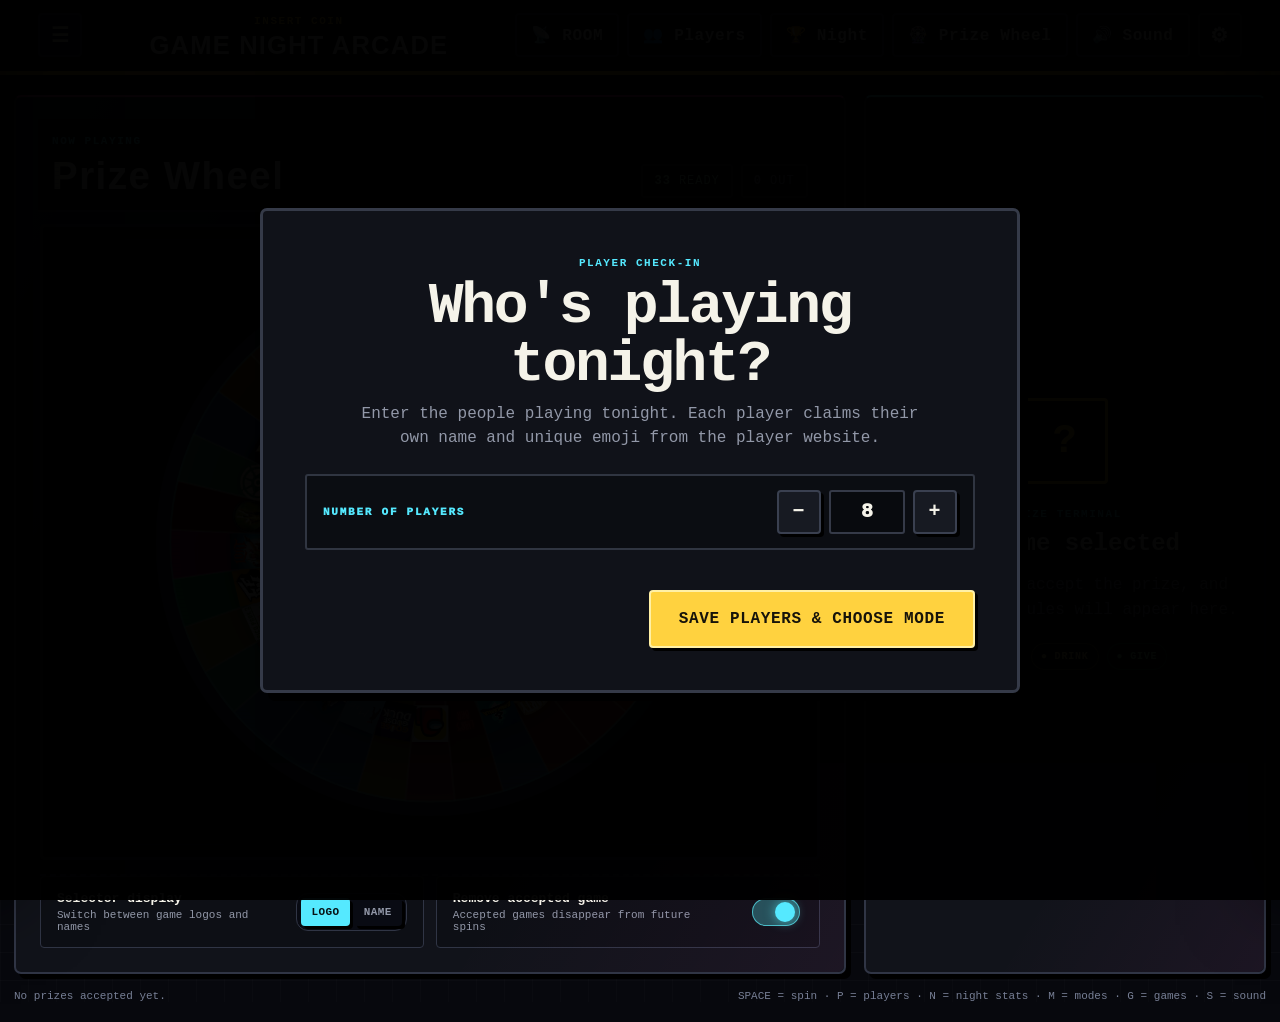
==== commit 0645ca79: "Add files via upload" ====
--- a/admin.html
+++ b/admin.html
@@ -334,6 +334,19 @@
     </div>
   </div>
 
+  <!-- Admin service menu -->
+  <div id="servicePanel" class="service-panel hidden" role="dialog" aria-modal="true" aria-labelledby="serviceTitle">
+    <div class="service-console">
+      <div class="service-console-head">
+        <div><span class="eyebrow">SERVICE MENU</span><h2 id="serviceTitle">Rig next player spin</h2></div>
+        <button id="serviceCloseBtn" class="icon-btn" type="button" aria-label="Close rig menu">×</button>
+      </div>
+      <p>This only affects the next <strong>Pick a Player</strong> roll. Nothing about the rig is sent to player screens.</p>
+      <div id="servicePlayerList" class="service-player-list"></div>
+      <button id="serviceClearBtn" class="secondary-btn" type="button">CLEAR RIG</button>
+    </div>
+  </div>
+
   <!-- Settings modal -->
   <div id="settingsModal" class="modal-wrap hidden" role="dialog" aria-modal="true" aria-labelledby="settingsTitle">
     <div class="modal settings-modal">
--- a/css/styles.css
+++ b/css/styles.css
@@ -943,3 +943,276 @@
 .arcade-extras { position: relative; }
 .night-history-section { position: relative; }
 .selector-viewport.mode-wheel { background: linear-gradient(180deg, rgba(255,255,255,.025), transparent 22%), radial-gradient(circle at 50% 48%, rgba(92,245,255,.08), transparent 35%), #090c15; }
+
+/* =========================================================
+   ARCADE CABINET THEME — 2026 REBUILD
+   Hard edges, solid panels, CRT texture, fewer soft gradients.
+   ========================================================= */
+:root {
+  --bg: #07080d;
+  --panel: #11131a;
+  --panel-2: #171a23;
+  --text: #f5f3e9;
+  --muted: #9298a8;
+  --line: #303545;
+  --cyan: #55e9ff;
+  --pink: #ff4fb8;
+  --yellow: #ffd23f;
+  --green: #48ef88;
+  --red: #ff4f63;
+  --purple: #8f6bff;
+  --orange: #ff923f;
+  --fast: 120ms;
+  --shadow: 5px 5px 0 #000;
+}
+
+html, body { background: var(--bg); }
+body {
+  font-family: "Courier New", ui-monospace, SFMono-Regular, Menlo, monospace;
+  background-image:
+    linear-gradient(rgba(255,255,255,.015) 1px, transparent 1px),
+    linear-gradient(90deg, rgba(255,255,255,.012) 1px, transparent 1px);
+  background-size: 28px 28px;
+}
+.ambient { display: none !important; }
+.scanlines {
+  opacity: .16 !important;
+  background: repeating-linear-gradient(0deg, rgba(0,0,0,.20) 0 1px, transparent 1px 4px) !important;
+  mix-blend-mode: multiply;
+}
+
+.panel {
+  border: 2px solid var(--line) !important;
+  border-radius: 7px !important;
+  background: var(--panel) !important;
+  box-shadow: var(--shadow), inset 0 1px 0 rgba(255,255,255,.05) !important;
+}
+.eyebrow, .brand-kicker {
+  font-family: "Courier New", monospace !important;
+  font-weight: 900 !important;
+  letter-spacing: .14em !important;
+  text-transform: uppercase;
+}
+
+.topbar {
+  min-height: 68px;
+  border-bottom: 4px solid var(--yellow) !important;
+  background: #0b0d12 !important;
+  box-shadow: 0 5px 0 #000 !important;
+  backdrop-filter: none !important;
+}
+.brand h1 {
+  font-family: Impact, "Arial Black", sans-serif !important;
+  letter-spacing: .045em !important;
+  text-shadow: 3px 3px 0 #000;
+}
+.brand-kicker { color: var(--yellow) !important; }
+
+.icon-btn, .chip-btn, .primary-btn, .secondary-btn, .segment {
+  border-radius: 4px !important;
+  border-width: 2px !important;
+  font-family: "Courier New", monospace !important;
+  font-weight: 900 !important;
+  letter-spacing: .04em;
+  box-shadow: 3px 3px 0 #000 !important;
+  transition: transform var(--fast), background var(--fast), color var(--fast) !important;
+}
+.icon-btn:active, .chip-btn:active, .primary-btn:active, .secondary-btn:active, .segment:active {
+  transform: translate(2px,2px) !important;
+  box-shadow: 1px 1px 0 #000 !important;
+}
+.primary-btn { background: var(--yellow) !important; color: #16130a !important; border-color: #fff0a5 !important; }
+.secondary-btn, .chip-btn, .icon-btn { background: #171a22 !important; color: var(--text) !important; border-color: #3a4050 !important; }
+.segment.active { background: var(--cyan) !important; color: #071014 !important; }
+
+.arcade-stage { border-top-color: var(--pink) !important; }
+.marquee-row {
+  margin: -2px -2px 12px;
+  padding: 12px 14px;
+  border-bottom: 2px solid var(--line);
+  background: #0d0f15 !important;
+}
+.marquee-row h2 { font-family: Impact, "Arial Black", sans-serif; letter-spacing: .04em; }
+.status-pill { border-radius: 3px !important; border: 2px solid var(--line) !important; background: #171a22 !important; }
+
+.selector-viewport {
+  border: 3px solid #2f3442 !important;
+  border-radius: 5px !important;
+  background: #090b10 !important;
+  box-shadow: inset 0 0 0 4px #030406, inset 0 0 34px rgba(0,0,0,.7) !important;
+}
+.wheel-hub { border-radius: 50% !important; box-shadow: 0 0 0 5px #090b10, 4px 5px 0 #000 !important; }
+.case-machine, .slot-machine, .shuffle-machine { border-radius: 4px !important; }
+.case-window, .slot-reel, .shuffle-tile { border-radius: 3px !important; }
+.slot-sign {
+  font-family: Impact, "Arial Black", sans-serif !important;
+  letter-spacing: .1em;
+  border-radius: 3px !important;
+  background: var(--yellow) !important;
+  color: #1b1608 !important;
+  text-shadow: none !important;
+}
+
+.control-deck { border-top: 2px dashed #363b4a !important; }
+.toggle-row { border-radius: 4px !important; background: #0d0f15 !important; }
+
+.rules-panel { border-top-color: var(--cyan) !important; }
+.rules-waiting .waiting-icon {
+  border-radius: 4px !important;
+  border: 3px solid var(--yellow) !important;
+  color: var(--yellow) !important;
+  box-shadow: 4px 4px 0 #000 !important;
+}
+.chosen-game-card { border-radius: 4px !important; background: #0b0d12 !important; border: 2px solid #303545 !important; }
+.chosen-logo-frame { border-radius: 4px !important; }
+.rule-group { border-radius: 4px !important; background: #0c0e13 !important; }
+.rule-group-title { font-family: "Courier New", monospace; font-weight: 900; letter-spacing: .05em; }
+.rule-list li { line-height: 1.3 !important; }
+.rule-group.red { border-left: 4px solid var(--red) !important; }
+.rule-group.yellow { border-left: 4px solid var(--yellow) !important; }
+.rule-group.green { border-left: 4px solid var(--green) !important; }
+
+.team-randomizer, .scorekeeper {
+  border-radius: 5px !important;
+  background: #0d0f15 !important;
+  box-shadow: inset 0 0 0 1px rgba(255,255,255,.03) !important;
+}
+.team-card, .score-entry-row, .drink-player-row, .leaderboard-row, .match-log-row {
+  border-radius: 4px !important;
+  background: #0c0e13 !important;
+}
+
+.drawer, .night-drawer {
+  background: #0c0e13 !important;
+  border-color: #353a48 !important;
+  backdrop-filter: none !important;
+}
+.modal-wrap { backdrop-filter: none !important; background: rgba(0,0,0,.84) !important; }
+.modal {
+  border-radius: 7px !important;
+  border: 3px solid #353a48 !important;
+  background: #101219 !important;
+  box-shadow: 8px 8px 0 #000 !important;
+}
+.winner-card {
+  border-radius: 6px !important;
+  border: 4px solid var(--yellow) !important;
+  background: #101219 !important;
+  box-shadow: 9px 9px 0 #000 !important;
+}
+.winner-kicker { color: var(--yellow) !important; }
+
+/* Secret service menu for the admin rigged player roll. */
+.service-panel {
+  position: fixed;
+  inset: 0;
+  z-index: 180;
+  display: grid;
+  place-items: center;
+  padding: 20px;
+  background: rgba(0,0,0,.88);
+}
+.service-console {
+  width: min(520px,100%);
+  border: 3px solid var(--red);
+  padding: 16px;
+  background: #0b0c10;
+  box-shadow: 7px 7px 0 #000;
+}
+.service-console-head { display: flex; align-items: flex-start; justify-content: space-between; gap: 10px; border-bottom: 2px dashed #383d49; padding-bottom: 10px; }
+.service-console-head h2 { margin: 3px 0 0; font-size: 22px; }
+.service-console > p { color: var(--muted); font-size: 11px; line-height: 1.45; }
+.service-player-list { display: grid; grid-template-columns: repeat(2,minmax(0,1fr)); gap: 7px; margin: 12px 0; }
+.service-player {
+  min-height: 52px;
+  display: grid;
+  grid-template-columns: 38px 1fr;
+  gap: 7px;
+  align-items: center;
+  text-align: left;
+  border: 2px solid #333846;
+  border-radius: 3px;
+  background: #151821;
+  color: var(--text);
+  cursor: pointer;
+  box-shadow: 3px 3px 0 #000;
+}
+.service-player span { text-align: center; font-size: 24px; }
+.service-player.armed { border-color: var(--red); color: #ffb5bd; }
+
+/* Reliable coin animation: reset class before each run in JS. */
+.coin-stage { perspective: 900px !important; }
+.arcade-coin {
+  width: 138px !important;
+  height: 138px !important;
+  position: relative;
+  transform-style: preserve-3d;
+  will-change: transform;
+}
+.coin-face {
+  position: absolute;
+  inset: 0;
+  display: grid;
+  place-items: center;
+  border-radius: 50%;
+  backface-visibility: hidden;
+  border: 9px solid #7a520e !important;
+  background: #f7c934 !important;
+  color: #2a2107 !important;
+  font-family: Impact, "Arial Black", sans-serif;
+  font-size: 58px;
+  box-shadow: inset 0 0 0 5px #ffe77d, 7px 8px 0 rgba(0,0,0,.7) !important;
+}
+.coin-tails { transform: rotateY(180deg); background: #e7ad20 !important; }
+.arcade-coin.flip-heads { animation: arcadeCoinHeads 2.15s cubic-bezier(.16,.72,.18,1) forwards !important; }
+.arcade-coin.flip-tails { animation: arcadeCoinTails 2.15s cubic-bezier(.16,.72,.18,1) forwards !important; }
+@keyframes arcadeCoinHeads {
+  0% { transform: translateY(65px) rotateY(0deg) rotateX(0deg) scale(.78); }
+  34% { transform: translateY(-95px) rotateY(900deg) rotateX(32deg) scale(1.08); }
+  72% { transform: translateY(5px) rotateY(1800deg) rotateX(6deg) scale(1); }
+  88% { transform: translateY(-16px) rotateY(1980deg) rotateX(0deg); }
+  100% { transform: translateY(0) rotateY(2160deg) rotateX(0deg); }
+}
+@keyframes arcadeCoinTails {
+  0% { transform: translateY(65px) rotateY(0deg) rotateX(0deg) scale(.78); }
+  34% { transform: translateY(-95px) rotateY(990deg) rotateX(32deg) scale(1.08); }
+  72% { transform: translateY(5px) rotateY(1890deg) rotateX(6deg) scale(1); }
+  88% { transform: translateY(-16px) rotateY(2160deg) rotateX(0deg); }
+  100% { transform: translateY(0) rotateY(2340deg) rotateX(0deg); }
+}
+
+@media (max-width: 720px) {
+  .service-player-list { grid-template-columns: 1fr; }
+  .panel { box-shadow: 3px 3px 0 #000 !important; }
+}
+
+/* Cabinet consistency for secondary screens */
+.mode-card, .game-list-item, .player-count-card, .player-name-row, .room-code-card,
+.room-link-field input, .night-summary > div, .archive-night, .extra-result,
+.search-input, .number-stepper input, .team-count-field select, .score-options select,
+.score-entry-row input, .emoji-picker select {
+  border-radius: 3px !important;
+}
+.mode-card {
+  border: 2px solid #353a48 !important;
+  background: #0c0e13 !important;
+  box-shadow: 4px 4px 0 #000 !important;
+}
+.mode-card.selected { border-color: var(--yellow) !important; background: #191607 !important; }
+.mode-card:hover { border-color: var(--cyan) !important; transform: translateY(-2px); }
+.game-list-item { border: 2px solid #303541 !important; background: #0b0d12 !important; }
+.search-input, .number-stepper input, .room-link-field input, .score-entry-row input,
+.team-count-field select, .score-options select {
+  border: 2px solid #353a48 !important;
+  background: #080a0e !important;
+  color: var(--text) !important;
+}
+.player-count-card, .player-name-row, .room-code-card, .night-summary > div {
+  background: #0b0d12 !important;
+  border: 2px solid #303541 !important;
+}
+.player-name-row:focus-within { border-color: var(--cyan) !important; box-shadow: 3px 3px 0 #000 !important; }
+.room-qr { border-radius: 3px !important; border: 3px solid #353a48; box-shadow: 4px 4px 0 #000; }
+.extra-result { border: 2px dashed #3d4350 !important; background: #090b10 !important; }
+.counter-btn { border-radius: 2px !important; box-shadow: 2px 2px 0 #000; }
+.archive-night { border: 2px solid #303541 !important; }
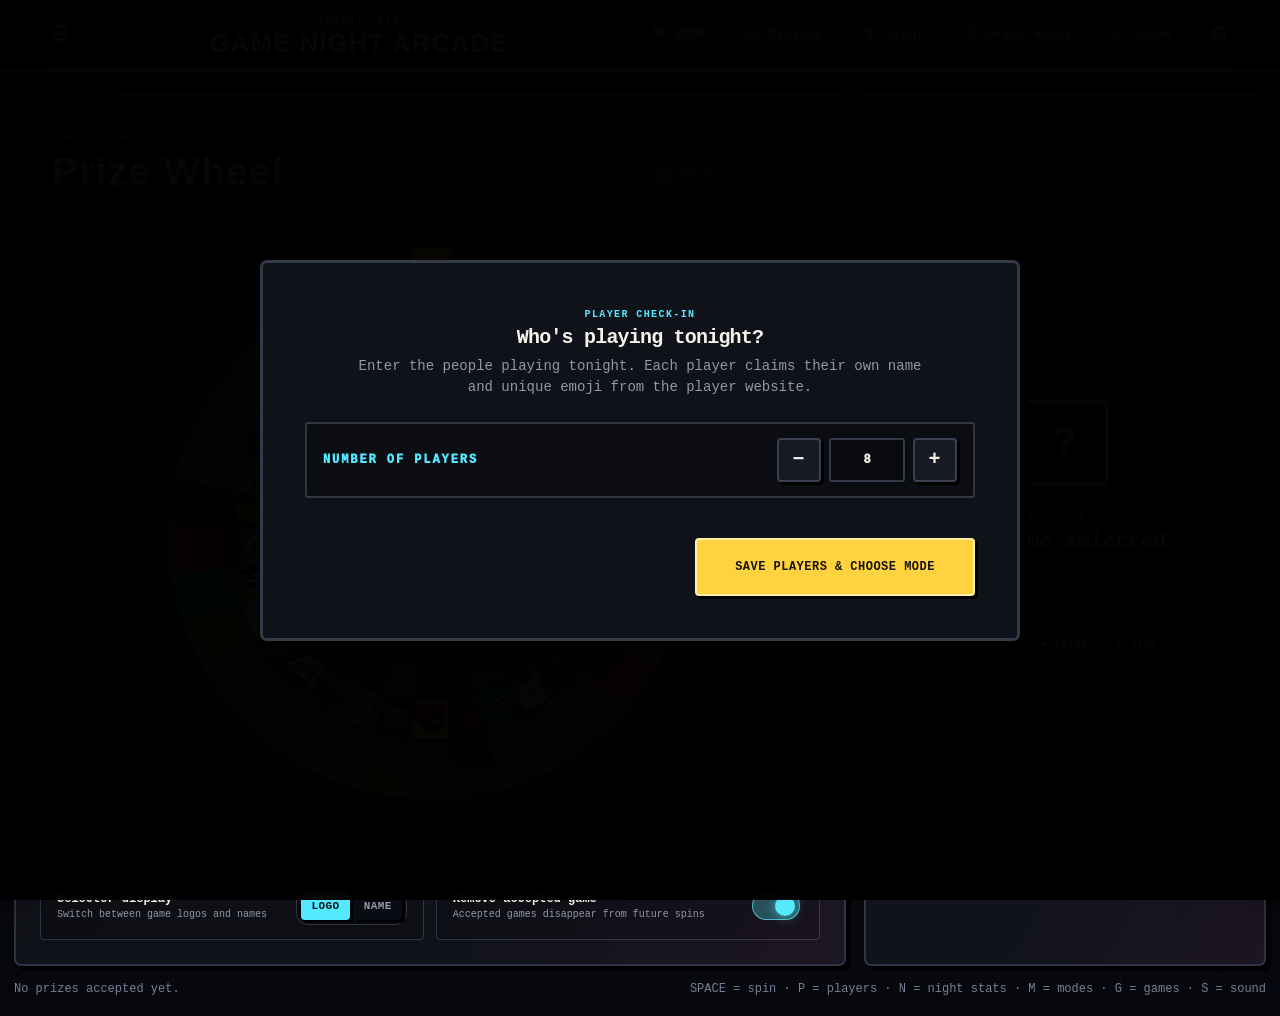
==== commit af49285c: "Add files via upload" ====
--- a/admin.html
+++ b/admin.html
@@ -48,8 +48,8 @@
           <div class="wheel-wrap">
             <div class="wheel-pointer" aria-hidden="true"></div>
             <canvas id="wheelCanvas" width="900" height="900"></canvas>
-            <button id="wheelSpinButton" class="wheel-hub" type="button">
-              <span class="wheel-hub-small">PRESS</span>
+            <button id="wheelSpinButton" class="wheel-hub wheel-spin-button" type="button" aria-label="Spin wheel">
+              <span class="wheel-spin-ring" aria-hidden="true"></span>
               <strong>SPIN</strong>
             </button>
           </div>
@@ -80,10 +80,15 @@
           </div>
         </div>
 
-        <div id="shuffleMode" class="mode-layer" aria-label="Arcade shuffle">
-          <div class="shuffle-machine">
-            <div id="shuffleGrid" class="shuffle-grid"></div>
-            <button id="shuffleSpinButton" class="primary-btn huge" type="button">START SHUFFLE</button>
+        <div id="coinDropMode" class="mode-layer" aria-label="Coin drop">
+          <div class="coin-drop-machine">
+            <div class="coin-drop-sign"><span>INSERT COIN</span><strong>GAME DROP</strong></div>
+            <div id="coinDropBoard" class="coin-drop-board">
+              <div id="coinDropPegs" class="coin-drop-pegs" aria-hidden="true"></div>
+              <div id="coinDropCoin" class="coin-drop-coin" aria-hidden="true">★</div>
+              <div id="coinDropSlots" class="coin-drop-slots"></div>
+            </div>
+            <button id="coinDropSpinButton" class="primary-btn huge coin-drop-button" type="button">DROP COIN</button>
           </div>
         </div>
       </div>
@@ -262,6 +267,10 @@
         <button id="coinFlipBtn" class="secondary-btn" type="button">🪙 COIN FLIP</button>
         <button id="modifierBtn" class="secondary-btn" type="button">⚡ RANDOM MODIFIER</button>
       </div>
+      <div class="modifier-admin-box">
+        <div><span>CURRENT MODIFIER</span><strong id="currentModifierAdmin">NONE ACTIVE</strong></div>
+        <button id="clearModifierBtn" class="secondary-btn modifier-clear-btn" type="button">CLEAR MODIFIER</button>
+      </div>
       <div id="extraResult" class="extra-result">Use these for map picks, first player, tie-breaks or a little extra chaos.</div>
     </section>
 
@@ -448,11 +457,11 @@
           <span class="mode-tag">CHAOS</span>
         </button>
 
-        <button class="mode-card" data-mode="shuffle" type="button">
-          <span class="mode-icon">⚡</span>
-          <strong>Arcade Shuffle</strong>
-          <small>Rapid-fire flashing game tiles that slow to one winner.</small>
-          <span class="mode-tag">FAST</span>
+        <button class="mode-card" data-mode="coinDrop" type="button">
+          <span class="mode-icon">🪙</span>
+          <strong>Coin Drop</strong>
+          <small>Drop a coin through the peg board and land on tonight's game.</small>
+          <span class="mode-tag">PLINKO</span>
         </button>
       </div>
 
--- a/css/styles.css
+++ b/css/styles.css
@@ -1216,3 +1216,198 @@
 .extra-result { border: 2px dashed #3d4350 !important; background: #090b10 !important; }
 .counter-btn { border-radius: 2px !important; box-shadow: 2px 2px 0 #000; }
 .archive-night { border: 2px solid #303541 !important; }
+
+/* =========================================================
+   COIN DROP + READABILITY UPDATE
+   ========================================================= */
+:root {
+  --ui-xs: clamp(10px, .66vw, 14px);
+  --ui-sm: clamp(12px, .78vw, 16px);
+  --ui-md: clamp(14px, .92vw, 18px);
+  --ui-lg: clamp(18px, 1.25vw, 24px);
+}
+body { font-size: var(--ui-md); }
+.brand-kicker, .eyebrow { font-size: var(--ui-xs) !important; }
+.chip-btn, .secondary-btn, .primary-btn, .danger-btn, .toggle-row, .status-pill,
+.game-list-item, .drawer-tools, .footer-bar, .mode-card small, .mode-tag,
+.team-card, .scorekeeper, .team-randomizer, .match-log-row, .leaderboard-row,
+.room-roster-row, .archive-night, .extra-result { font-size: var(--ui-sm) !important; }
+.toggle-row small, .game-list-item small, .team-randomizer-header p, .scorekeeper-header p,
+.score-entry-name small, .leader-name small, .match-log-row small, .match-log-row em,
+.night-section-title > small, .room-roster-row small, .archive-night summary small {
+  font-size: var(--ui-xs) !important;
+}
+.rule-list li { font-size: var(--ui-sm) !important; line-height: 1.42 !important; }
+.rule-group-title { font-size: var(--ui-sm) !important; }
+.chosen-game-card h2, .team-randomizer-header h3, .scorekeeper-header h3,
+.night-section-title h3 { font-size: var(--ui-lg) !important; }
+
+/* Redesigned wheel center: compact physical arcade button. */
+.wheel-spin-button {
+  width: 132px !important;
+  height: 132px !important;
+  display: grid;
+  place-items: center;
+  isolation: isolate;
+  border: 8px solid #050608 !important;
+  background: radial-gradient(circle at 36% 30%, #ffef9b 0 7%, #ffd23f 8% 32%, #d58d12 33% 52%, #4c2d06 53% 67%, #111318 68%) !important;
+  box-shadow: 0 0 0 5px #343946, 0 0 0 8px #090a0e, 6px 7px 0 #000 !important;
+  color: #201704;
+  text-shadow: none !important;
+}
+.wheel-spin-button::after {
+  content: "";
+  position: absolute;
+  inset: 17px;
+  border: 3px dashed rgba(43,29,4,.48);
+  border-radius: 50%;
+  pointer-events: none;
+}
+.wheel-spin-button strong {
+  position: relative;
+  z-index: 2;
+  font-family: Impact, "Arial Black", sans-serif;
+  font-size: clamp(24px, 1.75vw, 31px) !important;
+  letter-spacing: .06em;
+  transform: translateY(1px);
+}
+.wheel-spin-ring { position: absolute; inset: 7px; border: 2px solid rgba(255,255,255,.3); border-radius: 50%; pointer-events:none; }
+.wheel-spin-button:hover { transform: scale(1.035) !important; filter: brightness(1.05); }
+.spectator-wheel-hub {
+  width: 92px !important;
+  height: 92px !important;
+  border: 7px solid #08090c !important;
+  background: radial-gradient(circle at 38% 32%, #cfd4dc 0 8%, #626b78 9% 26%, #232832 27% 58%, #090b0f 59%) !important;
+  box-shadow: 0 0 0 4px #343945, 5px 6px 0 #000 !important;
+}
+
+/* Coin Drop selector */
+.coin-drop-machine { width: min(100%, 960px); display: grid; justify-items: center; gap: 12px; }
+.coin-drop-sign {
+  min-width: min(420px, 85%);
+  padding: 8px 18px;
+  border: 3px solid #060708;
+  background: var(--yellow);
+  color: #181204;
+  box-shadow: 5px 5px 0 #000;
+  text-align: center;
+}
+.coin-drop-sign span, .coin-drop-sign strong { display: block; }
+.coin-drop-sign span { font: 900 var(--ui-xs) "Courier New", monospace; letter-spacing: .18em; }
+.coin-drop-sign strong { font: 900 clamp(25px, 2.2vw, 38px) Impact, "Arial Black", sans-serif; letter-spacing: .09em; }
+.coin-drop-board {
+  position: relative;
+  width: min(850px, 94%);
+  height: clamp(390px, 50vw, 525px);
+  overflow: hidden;
+  border: 6px solid #050608;
+  outline: 3px solid #3a404d;
+  background: linear-gradient(180deg, #11151d, #090b10 75%);
+  box-shadow: inset 0 0 55px rgba(0,0,0,.8), 7px 8px 0 #000;
+}
+.coin-drop-board::before {
+  content: "";
+  position: absolute;
+  inset: 0;
+  pointer-events: none;
+  background: repeating-linear-gradient(90deg, transparent 0 8%, rgba(255,255,255,.016) 8.2% 8.5%);
+}
+.coin-drop-pegs { position: absolute; inset: 0 0 74px; }
+.coin-drop-peg {
+  position: absolute;
+  width: 14px;
+  height: 14px;
+  transform: translate(-50%,-50%);
+  border: 3px solid #050608;
+  border-radius: 50%;
+  background: #dce1e9;
+  box-shadow: 2px 2px 0 #000, inset 2px 2px 0 #fff;
+}
+.coin-drop-coin {
+  position: absolute;
+  z-index: 8;
+  left: 50%;
+  top: 4%;
+  width: 40px;
+  height: 40px;
+  display: grid;
+  place-items: center;
+  transform: translate(-50%,-50%);
+  border: 5px solid #7b5009;
+  border-radius: 50%;
+  background: #ffd23f;
+  color: #4c3108;
+  font-size: 19px;
+  font-weight: 1000;
+  box-shadow: inset 0 0 0 3px #ffeb91, 3px 4px 0 #000;
+  will-change: left, top, transform;
+}
+.coin-drop-slots {
+  position: absolute;
+  left: 6px;
+  right: 6px;
+  bottom: 6px;
+  z-index: 5;
+  display: grid;
+  grid-template-columns: repeat(7, minmax(0,1fr));
+  gap: 4px;
+  height: 76px;
+}
+.coin-drop-slot {
+  min-width: 0;
+  display: grid;
+  place-items: center;
+  padding: 4px;
+  overflow: hidden;
+  border: 2px solid #353b48;
+  border-top: 5px solid var(--item-accent, var(--cyan));
+  background: #0b0d12;
+  transition: background 120ms, transform 120ms, filter 120ms;
+}
+.coin-drop-slot img { max-width: 46px; max-height: 46px; object-fit: contain; }
+.coin-drop-slot strong { max-width: 100%; overflow: hidden; font-size: var(--ui-xs); line-height: 1.05; text-align: center; overflow-wrap: anywhere; }
+.coin-drop-emoji { font-size: clamp(25px, 2vw, 36px); }
+.coin-drop-slot.winner {
+  border-color: var(--yellow);
+  background: #282006;
+  transform: translateY(-5px);
+  box-shadow: 0 0 0 2px #000, 0 0 24px rgba(255,210,63,.42);
+}
+.coin-drop-empty { grid-column: 1/-1; display:grid; place-items:center; border:2px dashed #3a404c; color:var(--muted); font-size:var(--ui-sm); }
+.coin-drop-button { min-width: min(330px, 82%); }
+body[data-mode="coinDrop"] .winner-wrap { --winner-a: var(--yellow); --winner-b: var(--cyan); }
+
+/* Admin modifier management */
+.modifier-admin-box {
+  display: grid;
+  grid-template-columns: minmax(0,1fr) auto;
+  gap: 8px;
+  align-items: center;
+  margin-top: 9px;
+  padding: 9px;
+  border: 2px solid #4b4318;
+  background: #171407;
+}
+.modifier-admin-box span, .modifier-admin-box strong { display:block; }
+.modifier-admin-box span { color:var(--yellow); font-size:var(--ui-xs); font-weight:900; letter-spacing:.1em; }
+.modifier-admin-box strong { margin-top:3px; font-size:var(--ui-sm); line-height:1.3; }
+.modifier-clear-btn { white-space: nowrap; }
+.modifier-clear-btn:disabled { opacity:.35; }
+
+@media (max-width: 720px) {
+  .coin-drop-board { width: 100%; height: 390px; }
+  .coin-drop-peg { width: 11px; height: 11px; border-width: 2px; }
+  .coin-drop-slots { height: 68px; gap: 2px; }
+  .coin-drop-slot img { max-width: 34px; max-height: 34px; }
+  .coin-drop-coin { width: 34px; height: 34px; }
+  .modifier-admin-box { grid-template-columns: 1fr; }
+}
+/* Additional responsive type normalization for admin drawers/forms. */
+.drawer-header h2, .modal h2, .mode-card strong, .chosen-game-card h2 { font-size: clamp(20px,1.45vw,28px) !important; }
+.toggle-row strong, .game-list-item strong, .score-entry-name strong, .leader-name strong,
+.dashboard-player-name, .team-card-heading h4, .room-roster-row strong, .match-log-row strong,
+.archive-match strong { font-size: var(--ui-sm) !important; }
+.team-count-field > span, .score-options label > span, .room-link-field span,
+.player-count-card > label, .number-stepper input, .score-entry-row input,
+.team-count-field select, .score-options select, .search-input { font-size: var(--ui-sm) !important; }
+.mode-card .mode-icon { font-size: clamp(30px,2.5vw,48px) !important; }
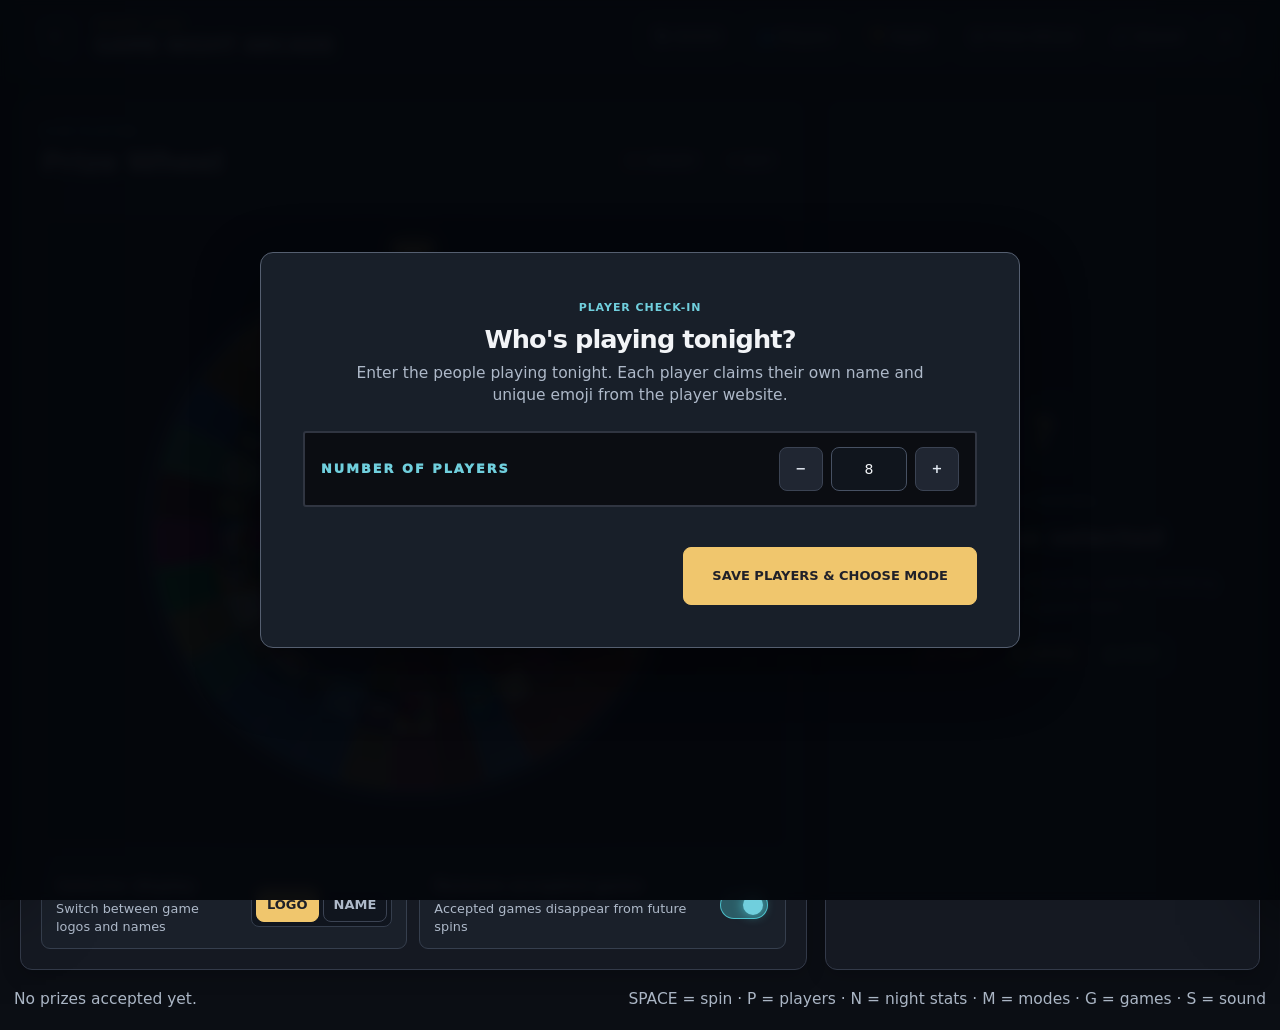
==== commit e081e382: "Add files via upload" ====
--- a/admin.html
+++ b/admin.html
@@ -6,6 +6,7 @@
   <meta name="theme-color" content="#090b12" />
   <title>Game Night Arcade — Admin</title>
   <link rel="stylesheet" href="css/styles.css" />
+  <link rel="stylesheet" href="css/refined.css" />
 </head>
 <body>
   <div class="scanlines" aria-hidden="true"></div>
--- a/css/styles.css
+++ b/css/styles.css
@@ -1411,3 +1411,92 @@
 .player-count-card > label, .number-stepper input, .score-entry-row input,
 .team-count-field select, .score-options select, .search-input { font-size: var(--ui-sm) !important; }
 .mode-card .mode-icon { font-size: clamp(30px,2.5vw,48px) !important; }
+
+
+/* ================================================================
+   READABILITY REFINEMENT — ADMIN CABINET
+   Consistent minimum legibility without altering the cabinet layout.
+   Width-aware sizes scale smoothly from phones to wide monitors.
+   ================================================================ */
+:root {
+  --muted: #c4cad8;
+  --ui-xs: clamp(12px, calc(10px + .22vw), 15px);
+  --ui-sm: clamp(14px, calc(11px + .35vw), 18px);
+  --ui-md: clamp(15px, calc(12px + .35vw), 20px);
+  --ui-lg: clamp(20px, calc(16px + .54vw), 28px);
+}
+body { font-size: var(--ui-md); line-height: 1.45; }
+.brand-kicker, .eyebrow,
+.status-pill, .mode-tag,
+.game-list-item small, .toggle-row small, .mode-card small,
+.team-number, .team-card-heading small,
+.player-number, .team-count-field > span, .score-options label > span,
+.score-entry-rank, .score-entry-name small, .room-link-field span,
+.room-roster-row small, .archive-night summary small,
+.archive-match small, .night-summary span, .night-section-title > small,
+.leader-rank, .leader-name small, .match-log-row small, .match-log-row em,
+.room-code-card small, .room-code-card span, .game-list-item label,
+.scorekeeper-header p, .team-randomizer-header p,
+.player-count-card > label, .overlay-support-text {
+  font-size: var(--ui-xs) !important;
+  line-height: 1.4 !important;
+}
+/* Ordinary descriptions, controls, player names and results should never be microtext. */
+.chip-btn, .primary-btn, .secondary-btn, .danger-btn,
+.status-pill, .segment, .mode-card, .game-list-item,
+.toggle-row, .team-card, .scorekeeper, .team-randomizer,
+.leaderboard-row, .drink-player-row, .room-roster-row,
+.match-log-row, .archive-night, .archive-match, .extra-result,
+.footer-bar, .night-summary, .drawer-tools,
+.player-name-row input, .player-setup-heading p,
+.team-player-list li, .team-card-heading h4,
+.score-entry-name strong, .score-entry-row input,
+.leader-name strong, .wins-badge, .dashboard-player-name,
+.match-log-row strong, .room-roster-row strong,
+.archive-match strong, .room-link-field input,
+.team-count-field select, .score-options select,
+.search-input, .rule-group-title,
+.game-list-item strong, .team-summary {
+  font-size: var(--ui-sm) !important;
+  line-height: 1.45 !important;
+}
+.rule-list li { font-size: var(--ui-md) !important; line-height: 1.55 !important; }
+.chosen-game-card h2, .team-randomizer-header h3,
+.scorekeeper-header h3, .night-section-title h3,
+.rules-heading h2, .drawer-header h2, .mode-card strong {
+  font-size: var(--ui-lg) !important;
+  line-height: 1.2 !important;
+}
+/* Improve contrast without making already-completed games appear active. */
+.rule-list li, .score-entry-name strong, .leader-name strong,
+.team-player-list li, .game-list-item strong { color: #f6f8ff; }
+.score-entry-name small, .leader-name small, .match-log-row em,
+.toggle-row small, .game-list-item small { color: #c4cad8 !important; }
+/* Extra height accommodates bigger text without changing the grid or columns. */
+.game-list-item, .score-entry-row, .drink-player-row,
+.leaderboard-row, .match-log-row { min-height: 50px; }
+.team-player-list li { min-height: 31px; overflow-wrap: anywhere; }
+.score-entry-row input, .team-count-field select, .score-options select,
+.player-name-row input { min-height: 42px; }
+.score-entry-name strong, .leader-name strong, .team-card-heading h4 {
+  overflow-wrap: anywhere;
+}
+/* Layout-safe sizes for crowded drawers on mobile. */
+@media (max-width: 720px) {
+  :root {
+    --ui-xs: 12px;
+    --ui-sm: 14px;
+    --ui-md: 15px;
+    --ui-lg: 21px;
+  }
+  .topbar .chip-btn { font-size: 14px !important; }
+  .night-summary strong { font-size: 20px !important; }
+}
+
+/* Read long rules/descriptions in a clean sans font; keep arcade labels/headings. */
+.rule-list li, .team-player-list li, .toggle-row small, .scorekeeper-header p,
+.team-randomizer-header p, .score-entry-name small, .game-list-item small,
+.match-log-row em, .room-roster-row small {
+  font-family: system-ui, -apple-system, "Segoe UI", sans-serif;
+  letter-spacing: .003em;
+}
--- a/css/refined.css
+++ b/css/refined.css
@@ -0,0 +1,463 @@
+/* GAME NIGHT ARCADE / DESIGN SYSTEM 2.0
+   A calmer arcade: legible typography, considered spacing, precise controls.
+   Loaded AFTER the existing sheets. No game state or animation code is changed. */
+:root {
+  --bg: #0b0e14;
+  --panel: #151922;
+  --panel-2: #1b202b;
+  --line: #333a49;
+  --text: #f2f4f7;
+  --muted: #aeb9c9;
+  --cyan: #70cfdd;
+  --pink: #d991b6;
+  --purple: #9fa2e9;
+  --yellow: #f0c66d;
+  --red: #f48b90;
+  --green: #7bd4a5;
+  --orange: #efa773;
+  --shadow: 0 8px 24px rgba(0,0,0,.20);
+  --radius: 12px;
+  --font-body: system-ui, -apple-system, BlinkMacSystemFont, 'Segoe UI', Arial, sans-serif;
+  --fs-micro: 12px;
+  --fs-small: 13px;
+  --fs-body: 15px;
+  --fs-section: clamp(18px, 1.3vw, 23px);
+  --fs-display: clamp(29px, 2.8vw, 45px);
+}
+html { color-scheme: dark; font-size: 16px; }
+body, body.player-view {
+  background: #0b0e14 !important;
+  color: var(--text);
+  font: 400 var(--fs-body)/1.5 var(--font-body) !important;
+  -webkit-font-smoothing: antialiased;
+  text-rendering: optimizeLegibility;
+  letter-spacing: 0;
+}
+body::before { content: none !important; }
+.scanlines, .ambient { display: none !important; }
+body * { letter-spacing: normal; }
+button, input, select, textarea { font-family: var(--font-body) !important; }
+button { -webkit-tap-highlight-color: transparent; }
+button:focus-visible, a:focus-visible, input:focus-visible,
+select:focus-visible, [tabindex]:focus-visible {
+  outline: 2px solid var(--cyan) !important;
+  outline-offset: 3px;
+}
+/* The typography is intentional: no pixel fonts, Courier or faux-condensed headings. */
+.brand h1, .player-brand strong, .marquee-row h2, .now-playing-copy h1,
+.rules-heading h2, .game-queue-head h2, .mini-leaderboard h2,
+.my-identity h2, .player-section-heading h2, .drawer-header h2,
+.chosen-game-card h2, .team-randomizer-header h3, .scorekeeper-header h3,
+.night-section-title h3, .game-info-head h2, .modal h2, .live-winner-card > strong,
+.ended-banner h2, .coin-drop-sign strong, .slot-sign, .wheel-spin-button strong,
+.my-drink-controls strong {
+  font-family: var(--font-body) !important;
+  font-stretch: normal;
+  text-transform: none;
+  letter-spacing: -.035em !important;
+  font-weight: 760 !important;
+  text-shadow: none !important;
+  line-height: 1.15;
+}
+.eyebrow, .brand-kicker, .cabinet-label, .section-mini-label,
+.rule-group-title, .mini-leaderboard .eyebrow,
+.night-section-title > small, .modifier-admin-box span {
+  font-family: var(--font-body) !important;
+  font-size: 11px !important;
+  font-weight: 760 !important;
+  letter-spacing: .085em !important;
+  line-height: 1.45;
+  text-transform: uppercase;
+}
+.eyebrow, .brand-kicker { color: var(--cyan) !important; }
+.panel, .player-view .panel {
+  border: 1px solid var(--line) !important;
+  border-radius: 12px !important;
+  background: var(--panel) !important;
+  box-shadow: 0 6px 20px rgba(0,0,0,.18) !important;
+}
+.arcade-stage::before, .rules-panel::before { display: none !important; }
+/* Desktop navigation: controlled horizontal scale, consistent button rhythm */
+.topbar, .player-topbar {
+  border: 0 !important;
+  border-bottom: 1px solid #323947 !important;
+  background: #12161f !important;
+  box-shadow: 0 3px 15px rgba(0,0,0,.18) !important;
+  backdrop-filter: none !important;
+  min-height: 76px;
+}
+.topbar { padding: 12px clamp(16px,2.5vw,38px); }
+.brand { text-align: left; }
+.brand-kicker, .player-brand span { color: var(--yellow) !important; }
+.brand h1 { margin: 3px 0 0; font-size: clamp(19px,1.6vw,27px) !important; letter-spacing: -.02em !important; }
+.topbar-actions { flex-wrap: wrap; gap: 8px; }
+.icon-btn, .chip-btn, .primary-btn, .secondary-btn, .danger-btn,
+.segment, .leaderboard-mode, .player-tab {
+  border-radius: 8px !important;
+  border: 1px solid #3b4353 !important;
+  font-family: var(--font-body) !important;
+  font-size: 13px !important;
+  font-weight: 680 !important;
+  letter-spacing: 0 !important;
+  line-height: 1.25 !important;
+  box-shadow: none !important;
+  text-shadow: none !important;
+  transition: background .15s, border-color .15s, color .15s, transform .15s !important;
+}
+.icon-btn, .chip-btn, .secondary-btn { background: #202632 !important; color: #e3eaf3 !important; }
+.icon-btn:hover, .chip-btn:hover, .secondary-btn:hover {
+  background: #29313e !important; border-color: #7c889c !important; transform: none !important;
+}
+.primary-btn { border-color: #f0c66d !important; background: var(--yellow) !important; color: #202029 !important; }
+.primary-btn:hover { background: #ffdc8c !important; transform: none !important; }
+.danger-btn { background: #39232d !important; color: #ffc0c2 !important; border-color: #84505c !important; }
+.segment { background: transparent !important; color: var(--muted) !important; }
+.segment.active { background: var(--yellow) !important; color: #1e2028 !important; border-color: var(--yellow) !important; }
+button:disabled { opacity: .47 !important; }
+/* ADMIN — layout, chooser, result rail */
+.app-shell { width: min(1580px, calc(100% - 40px)); gap: 18px; margin: 22px auto 18px; grid-template-columns: minmax(0, 1.5fr) minmax(370px,.83fr); }
+.arcade-stage { padding: 20px; border-top: 1px solid var(--line) !important; }
+.marquee-row {
+  margin: 0 0 18px !important;
+  padding: 0 0 17px !important;
+  background: transparent !important;
+  border-bottom: 1px solid #343c4c !important;
+}
+.marquee-row h2 { margin-top: 4px; font-size: clamp(24px,2.25vw,34px) !important; }
+.status-pill, .status-pill.dim { padding: 7px 11px; border: 1px solid #424b5b !important; border-radius: 7px !important; background: #202632 !important; color: #e6e9ef !important; font-size: 12px !important; font-weight: 650; }
+.status-pill strong { color: var(--yellow); }
+.selector-viewport {
+  border: 1px solid #3c4556 !important;
+  border-radius: 10px !important;
+  background: #0e121a !important;
+  box-shadow: inset 0 0 28px rgba(0,0,0,.22) !important;
+}
+.selector-viewport::after { display: none; }
+.control-deck { border-top: 1px solid #343c4a !important; }
+.toggle-row { border: 1px solid #363f4e !important; background: #1a202a !important; border-radius: 9px !important; padding: 12px 14px; }
+.toggle-row strong { color: var(--text); }
+.toggle-row small { color: var(--muted) !important; }
+.segmented { border: 1px solid #343d4c; background: #10151e; border-radius: 8px; }
+.rules-panel { padding: 21px; border-top: 1px solid var(--line) !important; }
+.rules-waiting h2 { font-size: 24px; }
+.rules-waiting p { font-size: 15px; line-height: 1.6; }
+.rules-waiting .waiting-icon { width: 72px; height: 72px; border: 1px solid #596472 !important; border-radius: 12px !important; background: #222938 !important; box-shadow: none !important; color: var(--yellow) !important; }
+.rule-legend { gap: 7px; }
+.legend { border-radius: 6px; font: 650 12px/1.3 var(--font-body); padding: 7px 10px; }
+.chosen-game-card { gap: 13px; padding: 11px !important; border: 1px solid #374050 !important; border-radius: 9px !important; background: #10151e !important; }
+.chosen-game-card h2 { font-size: clamp(21px,1.5vw,28px) !important; overflow-wrap: anywhere; }
+.chosen-logo-frame { border: 1px solid #384252; border-radius: 8px !important; background: #151b25; }
+.rule-sections, .player-rules { gap: 10px; }
+.rule-group, .player-rules .rule-group {
+  border: 1px solid #353e4d !important;
+  border-left: 3px solid currentColor !important;
+  border-radius: 9px !important;
+  overflow: hidden;
+  background: #161d27 !important;
+  box-shadow: none !important;
+}
+.rule-group.red { color: var(--red); }
+.rule-group.yellow { color: var(--yellow); }
+.rule-group.green { color: var(--green); }
+.rule-group-title, .player-rules .rule-group-title {
+  padding: 11px 13px !important;
+  background: rgba(255,255,255,.025) !important;
+  font-size: 12px !important;
+  letter-spacing: .055em !important;
+}
+.rule-group.red .rule-group-title { color: #ffadb2; }
+.rule-group.yellow .rule-group-title { color: #f5d78f; }
+.rule-group.green .rule-group-title { color: #9ce4bd; }
+.rule-list, .player-rules .rule-list { display: grid; gap: 9px; padding: 12px 13px !important; list-style: none; }
+.rule-list li, .player-rules .rule-list li {
+  display: block; position: relative; padding: 0 0 0 17px !important;
+  margin: 0 !important;
+  font: 450 15px/1.5 var(--font-body) !important;
+  color: #e5ebf3 !important;
+  letter-spacing: 0 !important;
+  overflow-wrap: break-word;
+}
+.rule-list li::before { content: '•'; position: absolute; left: 0; top: 0; color: currentColor; font-size: 18px; line-height: 1.2; opacity: .56; }
+.responsible-note { border: 1px solid #394352; border-radius: 8px; font-size: 13px; color: #c2cbd8; }
+.team-randomizer, .scorekeeper { background: #121821 !important; border: 1px solid #384150 !important; border-radius: 10px !important; box-shadow: none !important; }
+.team-card, .score-entry-row, .drink-player-row, .leaderboard-row, .match-log-row { background: #1a212b !important; border: 1px solid #374151 !important; border-radius: 8px !important; }
+.team-card-heading h4, .scorekeeper-header h3, .team-randomizer-header h3 { font-size: 20px !important; }
+.team-player-list li { background: #141b25; }
+.search-input, input:not([type='checkbox']):not([type='range']), select, textarea {
+  color: var(--text) !important;
+  background: #10151d !important;
+  border: 1px solid #475163 !important;
+  border-radius: 8px !important;
+  font: 450 14px/1.4 var(--font-body) !important;
+}
+input[type='checkbox'], input[type='range'] { accent-color: var(--yellow); }
+.drawer, .night-drawer { background: #151a23 !important; border-color: #3a4353 !important; }
+.drawer-header h2, .modal h2 { font-size: clamp(23px,2vw,34px) !important; }
+.game-list-item, .archive-night { border: 1px solid #394251 !important; border-radius: 8px !important; background: #1b222e !important; }
+.game-list-item strong, .room-roster-row strong, .leader-name strong { font-size: 14px !important; }
+.game-list-item small, .room-roster-row small { font-size: 12px !important; line-height: 1.4 !important; }
+.modal-wrap { background: rgba(4,7,12,.80) !important; backdrop-filter: blur(4px) !important; }
+.modal, .winner-card { border: 1px solid #555f70 !important; border-radius: 13px !important; background: #181f29 !important; box-shadow: 0 22px 65px rgba(0,0,0,.45) !important; }
+.winner-card { border-top: 4px solid var(--yellow) !important; }
+.winner-kicker { color: var(--yellow) !important; }
+.modifier-admin-box { border: 1px solid #60573f; border-radius: 8px; background: #29261d; }
+.modifier-admin-box span { color: #f6d689; }
+.footer-bar { color: #abb6c5; font-size: 12px; }
+/* PLAYER — same design language, clear 3-column hierarchy */
+.player-view {
+  --p-xs: 12px;
+  --p-sm: 14px;
+  --p-md: 15px;
+  --p-lg: 21px;
+}
+.player-topbar { padding: 12px clamp(14px,2.5vw,32px) !important; gap: 14px; }
+.player-brand { gap: 2px; }
+.player-brand span { font: 700 11px/1.2 var(--font-body) !important; letter-spacing: .1em !important; }
+.player-brand strong { font-size: clamp(18px,1.55vw,25px) !important; }
+.player-room-status, .player-volume-control {
+  border: 1px solid #3f4959; border-radius: 8px; background: #1c222d;
+  box-shadow: none; padding: 9px 11px;
+}
+.player-room-status { font-size: 13px !important; font-weight: 650; letter-spacing: .01em !important; }
+.player-volume-control span, .player-volume-control strong { font-size: 12px !important; }
+.player-volume-control span { color: var(--muted); }
+.player-shell { width: min(1760px,calc(100% - 34px)); margin-top: 22px; }
+.player-cabinet-grid { grid-template-columns: clamp(255px,19vw,322px) minmax(0,1fr) clamp(290px,22vw,350px); gap: 16px; }
+.player-center-column, .player-right-column { gap: 16px; }
+.player-right-column, .game-queue { top: 96px; }
+.player-view .arcade-panel { border-top: 1px solid #343d4c !important; }
+.cabinet-label {
+  position: static; display: inline-flex; align-items: center;
+  transform: none; margin: 0 0 11px;
+  padding: 4px 9px;
+  border: 1px solid #3c4355;
+  border-radius: 5px;
+  background: #2b2938 !important; color: #e4ddff !important;
+  box-shadow: none;
+}
+.cabinet-label.hot { background: #3c2a32 !important; border-color: #744b56; color: #ffbdc2 !important; }
+.cabinet-label.green { background: #20392e !important; border-color: #416b57; color: #b5eacb !important; }
+.cabinet-label.yellow { background: #443a25 !important; border-color: #71603e; color: #f6dc9e !important; }
+.game-queue { padding: 16px 12px 12px; }
+.game-queue-head { padding: 0 2px 10px; border-bottom: 1px solid #384354; align-items: center; }
+.game-queue-head h2 { font-size: 23px !important; margin: 0; }
+.queue-progress { border: 1px solid #424b5b; border-radius: 6px; background: #202733; padding: 5px 8px; color: var(--yellow); font: 680 12px/1.3 var(--font-body) !important; }
+.queue-help { margin: 10px 2px 12px; color: var(--muted); font: 430 12px/1.5 var(--font-body) !important; }
+.game-queue-list { gap: 7px; padding: 1px 3px 3px 1px; scrollbar-color: #606a78 #1a1f29; }
+.game-queue-item {
+  min-height: 70px; grid-template-columns: 20px 42px minmax(0,1fr) auto;
+  align-items: center; gap: 8px; padding: 9px 8px;
+  border: 1px solid #3a4353 !important; border-radius: 8px !important;
+  background: #1a202a; box-shadow: none; transition: background .15s,border-color .15s,opacity .15s;
+}
+.game-queue-item:hover, .game-queue-item.info-active, .game-queue-item:focus-visible { background: #26303c; border-color: #85cbd7 !important; transform: none !important; }
+.game-queue-item.current { background: #353025; border-color: #e3ba68 !important; box-shadow: inset 3px 0 0 var(--yellow); }
+.game-queue-item.played { opacity: .64; filter: grayscale(.55); }
+.game-queue-item.played:hover, .game-queue-item.played.info-active { opacity: 1; filter: none; }
+.queue-number { font: 650 11px/1.2 var(--font-body) !important; color: #abb8ca; }
+.queue-logo-wrap { width: 42px; height: 42px; border: 1px solid #394453; border-radius: 7px; background: #111720; }
+.queue-logo-wrap img { max-width: 37px; max-height: 37px; }
+.queue-game-copy strong { font: 680 13px/1.28 var(--font-body) !important; color: #f2f3f5; white-space: normal; overflow-wrap: anywhere; }
+.queue-game-copy small { font: 600 11px/1.3 var(--font-body) !important; color: #abb7c6; margin-top: 4px; }
+.queue-score { font: 730 12px/1.3 var(--font-body) !important; color: #f2cc7d; }
+.player-current-game { padding: 19px; border-top: 1px solid #343d4c !important; }
+.now-playing-head { grid-template-columns: minmax(0,1fr) 90px; gap: 14px; border-bottom: 1px solid #3c4553; padding-bottom: 18px; }
+.now-playing-copy h1 { font-size: clamp(28px,2.6vw,42px) !important; line-height: 1.12 !important; overflow-wrap: anywhere; margin: 6px 0 9px; }
+.game-meta { font: 440 14px/1.5 var(--font-body) !important; color: #b8c3d2; }
+.live-game-logo { width: 90px; height: 90px; background: #101721; border: 1px solid #414b59; border-radius: 9px; box-shadow: none; }
+.modifier-field { border: 1px solid #4c4b44; border-radius: 9px; background: #26261f; padding: 11px 13px; gap: 14px; }
+.modifier-field span { font: 730 11px/1.25 var(--font-body) !important; letter-spacing: .06em !important; color: #f2d18a; }
+.modifier-field strong { font: 650 14px/1.4 var(--font-body) !important; color: #e4e7ea; }
+.modifier-field.active { background: #3a3221; border-color: #9b814d; }
+.current-game-status-grid { gap: 10px; margin-top: 12px; }
+.current-status-block { padding: 13px; border: 1px solid #394454; background: #111821; border-radius: 9px; }
+.section-mini-label { font: 740 11px/1.25 var(--font-body) !important; letter-spacing: .09em !important; color: #b6c9d6; margin-bottom: 10px; }
+.spectator-team-grid { gap: 8px; }
+.spectator-team-grid .team-card-heading { padding: 9px; }
+.spectator-team-grid .team-player-list { gap: 5px; padding: 7px; }
+.spectator-team-grid .team-player-list li { font: 500 13px/1.35 var(--font-body) !important; padding: 6px 7px; }
+.spectator-team-grid .team-player-list .is-me { outline: 1px solid #6dced8; background: #163039 !important; }
+.live-score-card { min-height: 80px; background: transparent; padding: 4px; }
+.live-score-card strong { font: 680 15px/1.4 var(--font-body) !important; }
+.live-score-card small { font: 420 13px/1.4 var(--font-body) !important; color: var(--muted); }
+.rules-heading { margin: 20px 0 11px; align-items: center; }
+.rules-heading h2 { font-size: 22px !important; margin: 3px 0 0; }
+.rules-heading > small { font: 500 12px/1.45 var(--font-body) !important; color: #a9b6c6; }
+.player-rules { grid-template-columns: repeat(3,minmax(0,1fr)); }
+.player-rules .rule-group-title { font-size: 12px !important; }
+.player-rules .rule-list li { font: 460 14px/1.5 var(--font-body) !important; }
+.my-player-card { padding: 16px; border-top: 1px solid #343d4c !important; }
+.my-identity { gap: 12px; padding-bottom: 14px; border-bottom: 1px solid #3a4352; }
+.my-identity > span { width: 57px; height: 57px; border: 1px solid #3c4655; border-radius: 10px; background: #202934; box-shadow: none; font-size: 31px; }
+.my-identity h2 { font-size: 24px !important; margin: 2px 0; }
+.my-identity p { font: 560 13px/1.4 var(--font-body) !important; color: #9dd8e0; }
+.my-drinks { margin-top: 13px; padding: 13px; border: 1px solid #365847; border-radius: 9px; background: #1b2925; }
+.my-drinks > small { font: 730 11px/1.3 var(--font-body) !important; letter-spacing: .07em !important; color: #99dfb7; }
+.my-drink-controls { grid-template-columns: 48px minmax(0,1fr) 48px; gap: 10px; margin-top: 10px; }
+.my-drink-controls button { height: 46px; border: 1px solid #5b6b78; border-radius: 8px; background: #2b3940; box-shadow: none; font: 650 25px/1 var(--font-body) !important; }
+.my-drink-controls button:hover { background: #354953; }
+.my-drink-controls button:last-child { color: #b8edcd; border-color: #598a71; }
+.my-drink-controls strong { font: 760 36px/1.2 var(--font-body) !important; }
+.right-card-section { padding-top: 14px; margin-top: 14px; border-top: 1px solid #3c4555; }
+.right-card-heading { margin-bottom: 10px; }
+.right-card-heading small { font: 520 12px/1.3 var(--font-body) !important; color: #b4c0ce; }
+.inline-soundboard-grid { gap: 7px; max-height: 255px; }
+.inline-soundboard-grid button { min-height: 51px; grid-template-columns: 27px minmax(0,1fr); gap: 6px; padding: 8px; border: 1px solid #3e4a59; border-radius: 8px; background: #1c2530; }
+.inline-soundboard-grid button:hover { background: #293441; border-color: #a3cfd6; }
+.inline-soundboard-grid button span { font-size: 21px; }
+.inline-soundboard-grid button strong { font: 580 12px/1.35 var(--font-body) !important; }
+.full-soundboard-btn, .game-overlay-btn { min-height: 43px; font: 680 13px/1.3 var(--font-body) !important; }
+.overlay-support-text { font: 430 12px/1.5 var(--font-body) !important; color: #aeb9c9; margin-top: 9px; }
+.mini-leaderboard { padding: 16px; max-height: none; }
+.mini-leaderboard-head { border-bottom: 1px solid #3a4452; padding-bottom: 11px; }
+.mini-leaderboard-head h2 { margin-top: 2px; font-size: 21px !important; }
+.leaderboard-modes { gap: 6px; }
+.leaderboard-mode { min-height: 36px; padding: 6px 3px; background: #1d2631; color: #b6bfcc; border: 1px solid #414d5c !important; font-size: 11px !important; }
+.leaderboard-mode:hover { border-color: #94a2b5 !important; }
+.leaderboard-mode.active { background: #453c2b; border-color: #be9d63 !important; color: #ffdf94; }
+.compact-board { margin-top: 11px; gap: 7px; max-height: 315px; }
+.leaderboard-row { min-height: 55px; grid-template-columns: 20px 31px minmax(0,1fr) 47px !important; gap: 8px; padding: 8px !important; }
+.leaderboard-row.leader { background: #322d22 !important; border-color: #856f48 !important; }
+.leader-rank { font: 650 12px/1.2 var(--font-body) !important; }
+.dashboard-player-emoji { width: 31px !important; height: 31px !important; border-radius: 7px; background: #252d38; }
+.leader-name strong { font: 700 13px/1.25 var(--font-body) !important; }
+.leader-name small { font: 440 11px/1.35 var(--font-body) !important; }
+.wins-badge, .drink-badge { border-radius: 6px; font: 690 13px/1.2 var(--font-body) !important; color: #f1d091; background: #3b3528; }
+.player-tabs { padding: 5px; gap: 6px; border: 1px solid #3c4655; border-radius: 9px; background: #171e28; box-shadow: none; }
+.player-tab { min-height: 43px; background: transparent; color: #b9c4d3; }
+.player-tab.active { background: #2a343f; border-color: #637b88 !important; color: #e8f3f6; }
+.player-info-panel { padding: 16px; }
+.player-section-heading h2 { font-size: 21px !important; }
+.match-history-list, .archive-list { gap: 8px; }
+.match-log-row { padding: 11px; gap: 10px; }
+.match-log-row strong, .archive-night summary strong, .archive-match strong { font: 650 14px/1.3 var(--font-body) !important; }
+.match-log-row small, .archive-night summary small, .archive-match small, .match-log-row em { font: 430 12px/1.4 var(--font-body) !important; color: #b5c0ce; }
+.archive-night summary { padding: 12px; }
+.archive-match { padding: 10px; }
+.all-player-card { border: 1px solid #3d4555; border-radius: 8px; background: #1b222d; }
+.all-player-card strong { font-size: 14px !important; }
+.all-player-card small, .all-player-card em { font-size: 12px !important; }
+.game-info-popover { width: min(480px,calc(100vw - 24px)); padding: 17px; border: 1px solid #687887; border-radius: 12px; background: #19212c; box-shadow: 0 18px 50px rgba(0,0,0,.52); }
+.game-info-close { top: 12px; right: 12px; width: 32px; height: 32px; border: 1px solid #4c5c6e; border-radius: 7px; background: #273341; font-size: 20px; }
+.game-info-head img { border: 1px solid #425060; border-radius: 8px; background: #131b25; }
+.game-info-head h2 { font-size: 21px !important; }
+.game-info-head p { font: 430 13px/1.5 var(--font-body) !important; }
+.game-info-status { font: 710 11px/1.25 var(--font-body) !important; letter-spacing: .07em !important; }
+.game-info-score, .game-info-rule-group { border: 1px solid #3c4858; background: #141c26; border-radius: 8px; }
+.game-info-score { padding: 11px; }
+.game-info-score span { font-size: 11px !important; }
+.game-info-score strong { font-size: 14px !important; }
+.game-info-rules { gap: 9px; }
+.game-info-rule-group { border-left-width: 3px; }
+.game-info-rule-title { padding: 10px 11px; font: 730 12px/1.3 var(--font-body) !important; }
+.game-info-rule-group ul { padding: 8px 12px 10px 25px; }
+.game-info-rule-group li, .game-info-rule-group p { font: 440 14px/1.5 var(--font-body) !important; }
+.join-modal h2, .soundboard-modal h2 { font-size: clamp(27px,3vw,40px) !important; }
+.join-modal > p, .soundboard-modal > p { font-size: 14px !important; }
+.join-field span, .claim-divider { font-size: 12px !important; }
+.join-field input { height: 54px; font-size: 22px !important; }
+.claim-name, .claim-emoji, .soundboard-grid button { border-radius: 9px; background: #1e2632; border: 1px solid #434d5e; }
+.claim-name strong { font-size: 14px !important; }
+.claim-name small, .soundboard-grid button strong { font-size: 12px !important; }
+.live-animation-top h2 { font-size: clamp(23px,3vw,36px) !important; }
+.live-winner-card { border: 1px solid #576678; border-top: 4px solid var(--yellow); border-radius: 13px; background: #19212b; box-shadow: 0 16px 60px rgba(0,0,0,.4); }
+.live-winner-card > strong { font-size: clamp(30px,4vw,48px) !important; }
+.live-winner-card > small, .live-winner-card > p { font-size: 13px !important; }
+.live-notice { padding: 12px 16px; background: #232c38; border: 1px solid #81b8c3; border-radius: 10px; box-shadow: 0 8px 25px rgba(0,0,0,.35); font-size: 14px !important; }
+.empty-dashboard { border-radius: 8px; font-size: 14px !important; padding: 14px; }
+.ended-banner { border: 1px solid #937d4f; border-radius: 10px; background: #29261e; box-shadow: none; }
+.ended-banner h2 { font-size: 25px; }
+.ended-podium strong { font-size: 14px; }
+.ended-podium small { font-size: 12px; }
+/* Flexible layouts keep type at readable sizes instead of shrinking it. */
+@media (min-width: 1440px) and (max-width: 1640px) {
+  .player-rules { grid-template-columns: 1fr; }
+}
+@media (max-width: 1439px) and (min-width: 1001px) {
+  .player-cabinet-grid { grid-template-columns: minmax(240px,.82fr) minmax(0,1.7fr) minmax(260px,1fr); gap: 12px; }
+  .player-rules { grid-template-columns: 1fr; }
+  .spectator-team-grid { grid-template-columns: 1fr; }
+  .player-current-game { padding: 15px; }
+}
+@media (max-width: 1100px) and (min-width: 981px) {
+  .player-cabinet-grid { grid-template-columns: 236px minmax(0,1fr) 260px; }
+  .game-queue-item { grid-template-columns: 15px 36px minmax(0,1fr); }
+  .queue-score { grid-column: 3; text-align: left; }
+  .queue-logo-wrap { width: 36px; height: 36px; }
+}
+@media (max-width: 1000px) {
+  .app-shell { grid-template-columns: 1fr; }
+  .player-cabinet-grid { display: flex; flex-direction: column; }
+  .player-center-column { order: 1; width: 100%; }
+  .player-right-column { order: 2; position: static; width: 100%; grid-template-columns: minmax(0,1.2fr) minmax(275px,.8fr); }
+  .game-queue { order: 3; position: static; width: 100%; }
+  .game-queue-list { max-height: 520px; grid-template-columns: repeat(2,minmax(0,1fr)); }
+  .game-info-popover { bottom: 12px !important; left: 12px !important; right: 12px !important; top: auto !important; width: auto !important; }
+  .player-rules { grid-template-columns: repeat(3,minmax(0,1fr)); }
+  .spectator-team-grid { grid-template-columns: repeat(2,minmax(0,1fr)); }
+}
+@media (max-width: 720px) {
+  .app-shell { width: calc(100% - 22px); }
+  .topbar { padding: 12px; }
+  .topbar-actions { gap: 6px; }
+  .chip-btn { padding: 0 9px; min-height: 40px; }
+  .player-topbar { grid-template-columns: minmax(0,1fr) auto; gap: 9px; }
+  .player-brand strong { font-size: 17px !important; }
+  .player-audio-deck { grid-column: 1 / -1; }
+  .player-shell { width: calc(100% - 20px); margin-top: 14px; }
+  .player-current-game { padding: 16px; }
+  .now-playing-head { grid-template-columns: minmax(0,1fr) 68px; gap: 10px; }
+  .live-game-logo { width: 68px; height: 68px; }
+  .now-playing-copy h1 { font-size: 29px !important; }
+  .current-game-status-grid { grid-template-columns: 1fr; }
+  .player-right-column { grid-template-columns: 1fr; }
+  .player-rules, .spectator-team-grid { grid-template-columns: 1fr; }
+  .game-queue-list { grid-template-columns: 1fr; }
+  .player-two-col { grid-template-columns: 1fr; }
+  .rules-heading { display: block; }
+  .rules-heading > small { display: block; text-align: left; margin-top: 8px; }
+  .modifier-field { grid-template-columns: 1fr; gap: 5px; }
+  .my-player-card, .mini-leaderboard, .game-queue { padding: 14px; }
+  .leaderboard-row { grid-template-columns: 20px 31px minmax(0,1fr) 48px !important; }
+}
+@media (prefers-reduced-motion: reduce) {
+  .game-queue-item, .chip-btn, .primary-btn, .secondary-btn { transition: none !important; }
+}
+/* LANDING — same visual system from the first screen */
+.landing-body { padding: 28px; }
+.landing-shell { max-width: 960px; }
+.landing-brand { margin-bottom: 33px; }
+.landing-brand h1 {
+  margin: 10px 0 14px;
+  font: 790 clamp(50px,7vw,82px)/.98 var(--font-body) !important;
+  letter-spacing: -.055em !important;
+  text-shadow: none !important;
+}
+.landing-brand p { color: var(--muted); font-size: 16px; }
+.landing-choices { gap: 18px; }
+.landing-card {
+  min-height: 355px;
+  padding: 26px;
+  border: 1px solid #424b5a !important;
+  border-radius: 12px !important;
+  background: #171e28 !important;
+  box-shadow: 0 9px 25px rgba(0,0,0,.22) !important;
+}
+.landing-card::after { display: none; }
+.landing-icon { font-size: 42px; margin-bottom: 20px; }
+.landing-card > small, .player-choice label span {
+  font: 730 12px/1.3 var(--font-body) !important;
+  letter-spacing: .07em !important;
+  color: var(--cyan);
+}
+.landing-card h2 { font: 750 32px/1.15 var(--font-body) !important; text-transform: none; letter-spacing: -.03em !important; }
+.landing-card p { font-size: 15px; line-height: 1.6; }
+.landing-card > strong { font: 730 14px/1.4 var(--font-body); color: var(--yellow); letter-spacing: 0 !important; }
+.player-choice input { border: 1px solid #596475 !important; border-radius: 8px !important; }
+@media(hover:hover) { .landing-card:hover { transform: translateY(-2px); border-color: #8293a1 !important; } }
+@media(max-width: 720px) {
+  .landing-body { padding: 20px 14px; }
+  .landing-choices { grid-template-columns: 1fr; gap: 12px; }
+  .landing-brand h1 { font-size: clamp(48px,11vw,66px) !important; }
+  .landing-card { min-height: 270px; padding: 20px; }
+}
